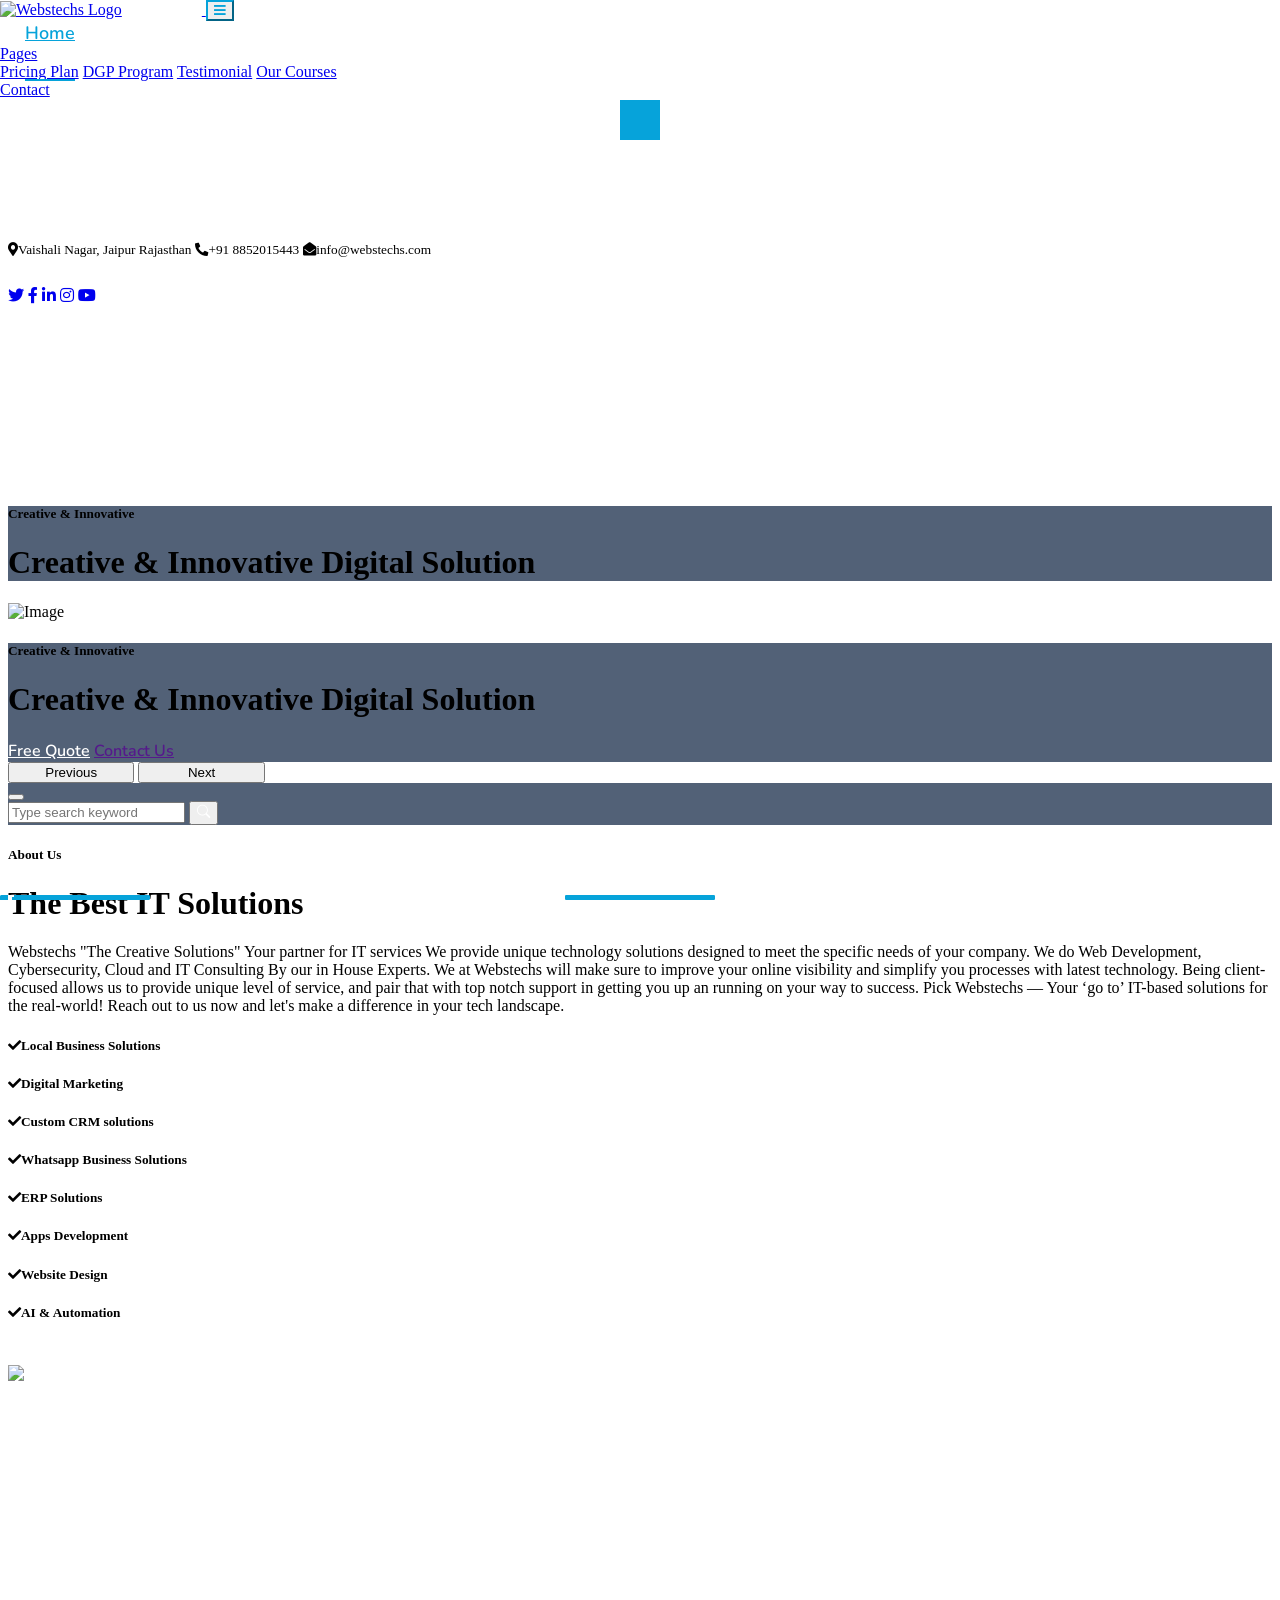
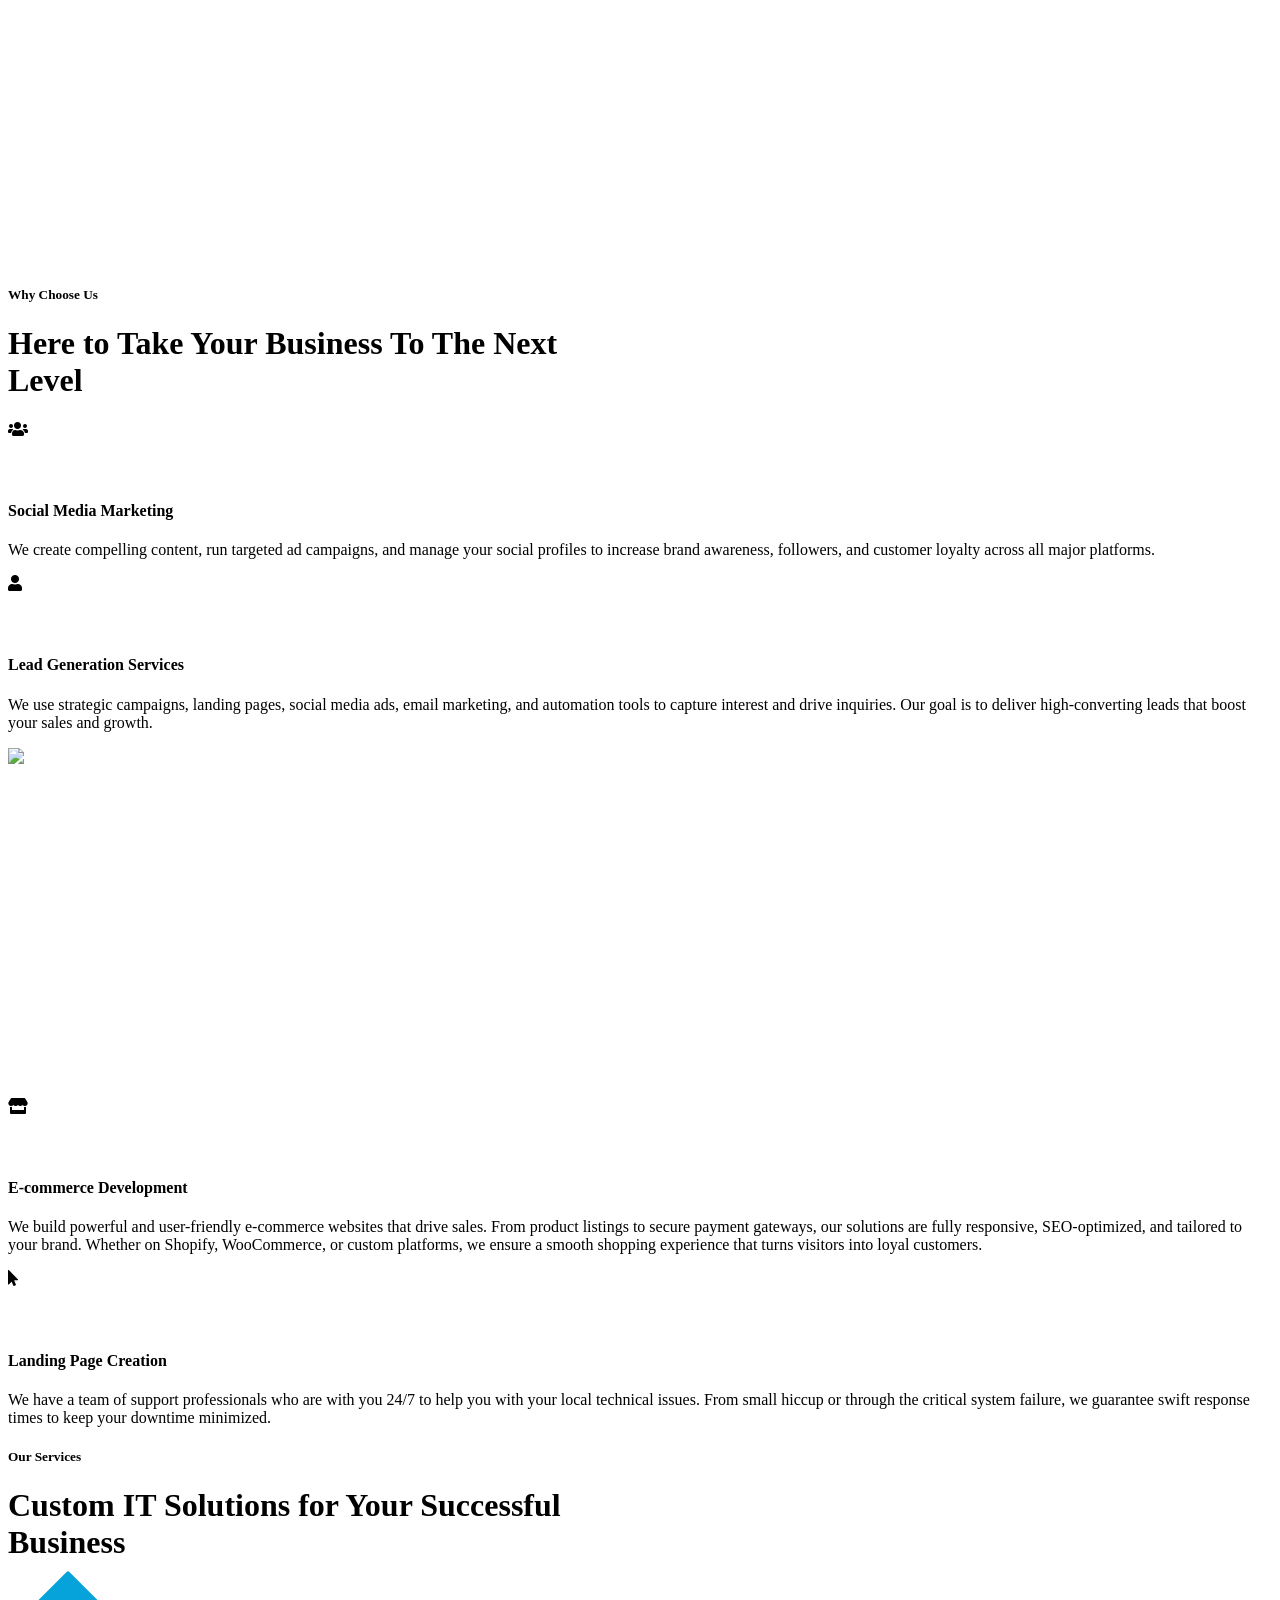
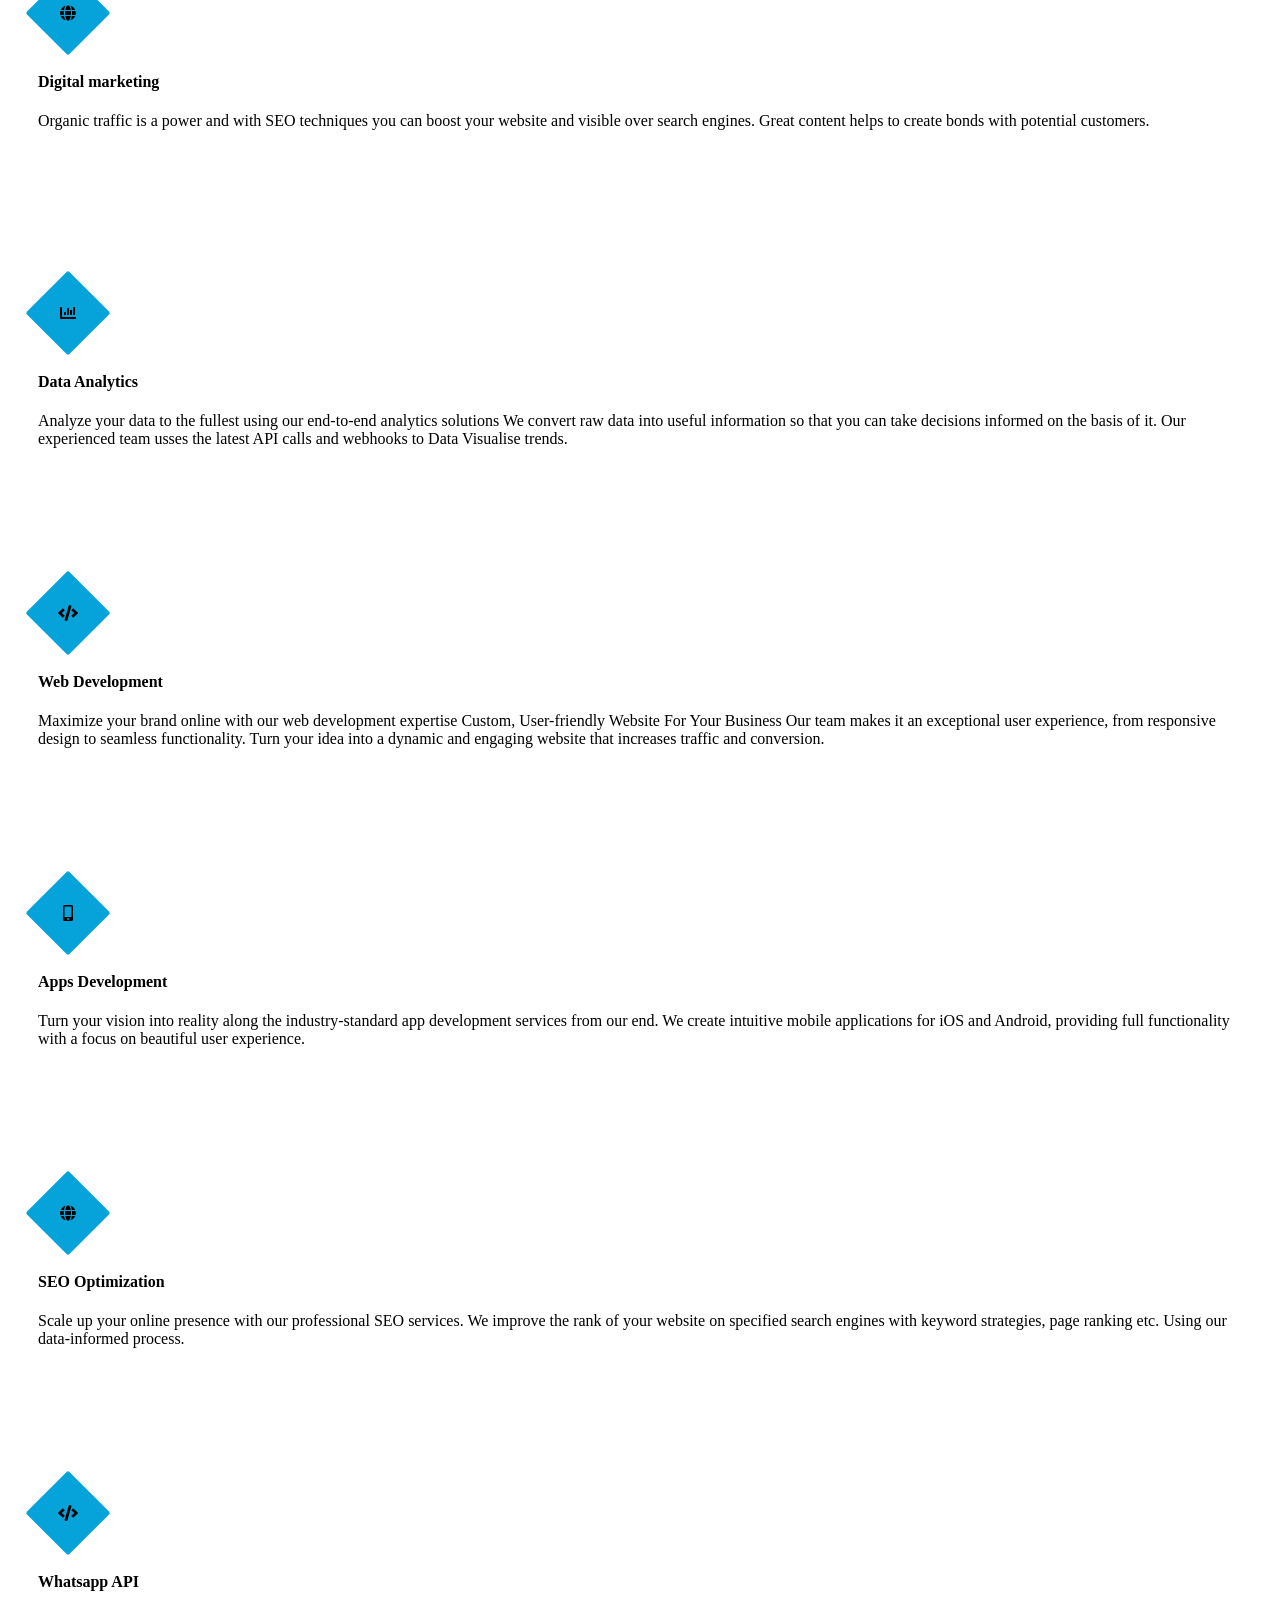
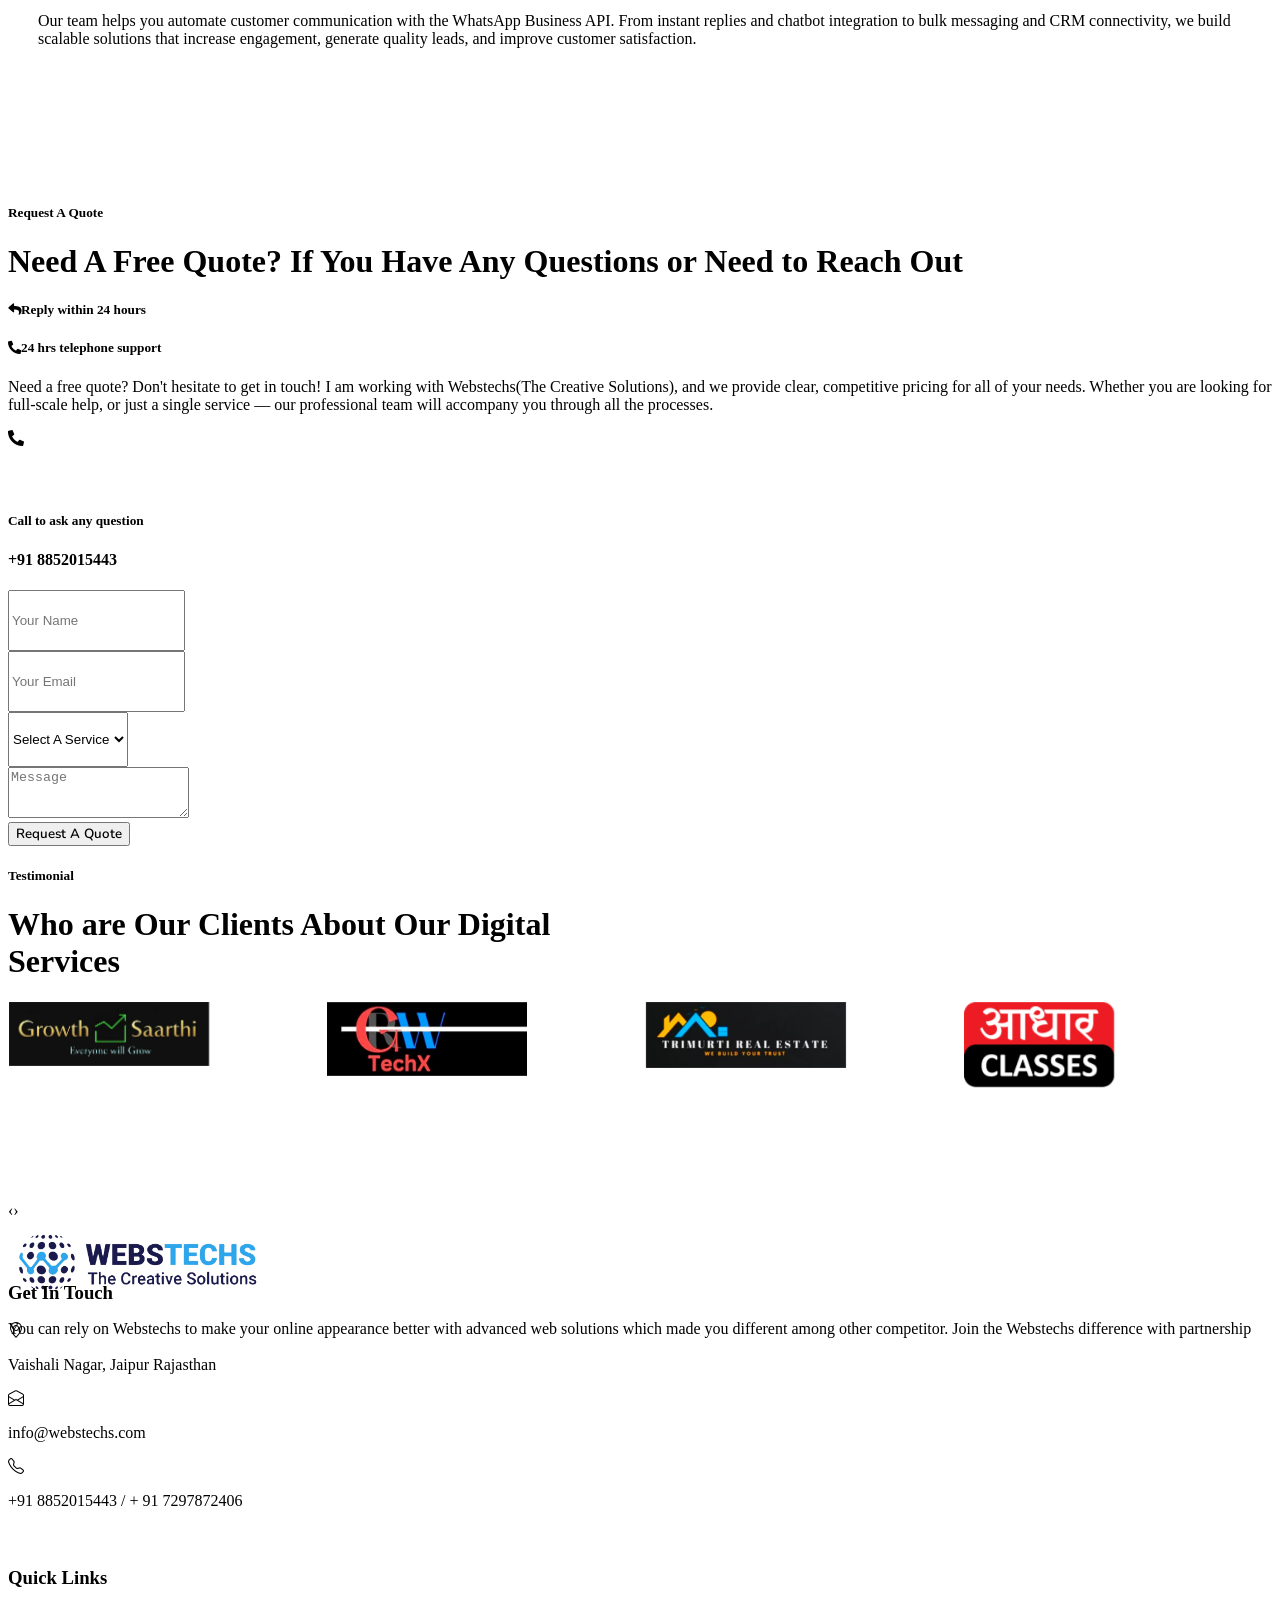
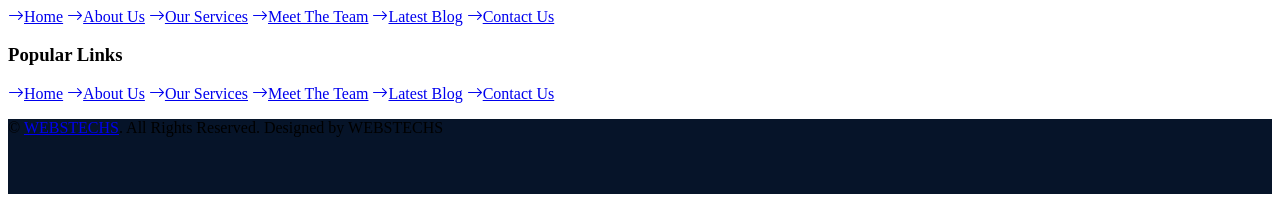
==== index.html @ 2a04c943 "Add files via upload" ====
<!DOCTYPE html>
<html lang="en">

<head>
    <!-- Webstechs Brand + Local Business Schema -->
<script type="application/ld+json">
{
  "@context": "https://schema.org",
  "@type": "LocalBusiness",

  "name": "Webstechs The Creative Solutions",
  "url": "https://webstechs.com",
  "logo": "https://webstechs.com/img/webstechs.png",
  "image": "https://webstechs.com/img/webstechs.png",

  "telephone": "+918852015443",

  "address": {
    "@type": "PostalAddress",
    "streetAddress": "Chitrakoot Marg, Vaishali Nagar",
    "addressLocality": "Jaipur",
    "addressRegion": "Rajasthan",
    "postalCode": "302021",
    "addressCountry": "IN"
  },

  "sameAs": [
    "https://www.facebook.com/webstechs",
    "https://www.linkedin.com/in/webstechs/"
  ],

  "openingHoursSpecification": {
    "@type": "OpeningHoursSpecification",
    "dayOfWeek": [
      "Monday","Tuesday","Wednesday","Thursday","Friday","Saturday"
    ],
    "opens": "10:00",
    "closes": "20:00"

}
</script>

    <meta charset="utf-8">
    <title>Webstechs</title>
    <meta content="width=device-width, initial-scale=1.0" name="viewport">
    <meta content="Webstechs" name="keywords">
    <meta content="Webstechs" name="description">

    <!-- Favicon -->
    <link href="img/favicon.ico" rel="icon">

    <!-- Google Web Fonts -->
    <link rel="preconnect" href="https://fonts.googleapis.com">
    <link rel="preconnect" href="https://fonts.gstatic.com" crossorigin>
    <link href="https://fonts.googleapis.com/css2?family=Nunito:wght@400;600;700;800&family=Rubik:wght@400;500;600;700&display=swap" rel="stylesheet">

    <!-- Icon Font Stylesheet -->
    <link href="https://cdnjs.cloudflare.com/ajax/libs/font-awesome/5.10.0/css/all.min.css" rel="stylesheet">
    <link href="https://cdn.jsdelivr.net/npm/bootstrap-icons@1.4.1/font/bootstrap-icons.css" rel="stylesheet">

    <!-- Libraries Stylesheet -->
    <link href="lib/owlcarousel/assets/owl.carousel.min.css" rel="stylesheet">
    <link href="lib/animate/animate.min.css" rel="stylesheet">

    <!-- Customized Bootstrap Stylesheet -->
    <link href="css/bootstrap.min.css" rel="stylesheet">

    <!-- Template Stylesheet -->
    <link href="css/style.css" rel="stylesheet">

    <link rel="stylesheet" href="https://cdnjs.cloudflare.com/ajax/libs/OwlCarousel2/2.3.4/assets/owl.carousel.min.css">
<link rel="stylesheet" href="https://cdnjs.cloudflare.com/ajax/libs/OwlCarousel2/2.3.4/assets/owl.theme.default.min.css">

</head>

<body>
    <!-- Spinner Start -->
    <div id="spinner" class="show bg-white position-fixed translate-middle w-100 vh-100 top-50 start-50 d-flex align-items-center justify-content-center">
        <div class="spinner"></div>
    </div>
    <!-- Spinner End -->


    <!-- Topbar Start -->
    <div class="container-fluid bg-dark px-5 d-none d-lg-block">
        <div class="row gx-0">
            <div class="col-lg-8 text-center text-lg-start mb-2 mb-lg-0">
                <div class="d-inline-flex align-items-center" style="height: 45px;">
                    <small class="me-3 text-light"><i class="fa fa-map-marker-alt me-2"></i>Vaishali Nagar, Jaipur Rajasthan</small>
                    <small class="me-3 text-light"><i class="fa fa-phone-alt me-2"></i>+91 8852015443</small>
                    <small class="text-light"><i class="fa fa-envelope-open me-2"></i>info@webstechs.com</small>
                  </a>
                </div>
            </div>
            <div class="col-lg-4 text-center text-lg-end">
                <div class="d-inline-flex align-items-center" style="height: 45px;">
                    <a class="btn btn-sm btn-outline-light btn-sm-square rounded-circle me-2" href="https://twitter.com/yourprofile" aria-label="Twitter"><i class="fab fa-twitter fw-normal"></i></a>
                    <a class="btn btn-sm btn-outline-light btn-sm-square rounded-circle me-2" href="https://facebook.com/webstechs" aria-label="Facebook"><i class="fab fa-facebook-f fw-normal"></i></a>
                    <a class="btn btn-sm btn-outline-light btn-sm-square rounded-circle me-2" href="https://linkedin.com/in/webstechs" aria-label="LinkedIn"><i class="fab fa-linkedin-in fw-normal"></i></a>
                    <a class="btn btn-sm btn-outline-light btn-sm-square rounded-circle me-2" href="https://instagram.com/webstechs" aria-label="Instagram"><i class="fab fa-instagram fw-normal"></i></a>
                    <a class="btn btn-sm btn-outline-light btn-sm-square rounded-circle" href="https://youtube.com/yourchannel" aria-label="YouTube"><i class="fab fa-youtube fw-normal"></i></a>
                </div>
            </div>
        </div>        
        </div>
    </div>
    <!-- Topbar End -->


    <!-- Navbar & Carousel Start -->
    <div class="container-fluid position-relative p-0">
        <nav class="navbar navbar-expand-lg navbar-dark px-5 py-3 py-lg-0">
            <a href="index.html" class="navbar-brand p-0">
            <img src="img/webstechs.png" alt="Webstechs Logo" style="height: 80px; margin-right: 80px;">
            </a>
            <button class="navbar-toggler" type="button" data-bs-toggle="collapse" data-bs-target="#navbarCollapse">
                <span class="fa fa-bars"></span>
            </button>
            <div class="collapse navbar-collapse" id="navbarCollapse">
                <div class="navbar-nav ms-auto py-0">
                    <a href="index.html" class="nav-item nav-link active">Home</a>
                    <a href="about.html" class="nav-item nav-link">About</a>
                    <a href="service.html" class="nav-item nav-link">Services</a>
                    <div class="nav-item dropdown">
                       </div>
                    </div>
                    <div class="nav-item dropdown">
                        <a href="#" class="nav-link dropdown-toggle" data-bs-toggle="dropdown">Pages</a>
                        <div class="dropdown-menu m-0">
                            <a href="price.htmll" class="dropdown-item">Pricing Plan</a>
                            <a href="dgp.html" class="dropdown-item">DGP Program</a>
                            <a href="testimonial.html" class="dropdown-item">Testimonial</a>
                            <a href="quote.htmll" class="dropdown-item">Our Courses</a>
                        </div>
                    </div>
                    <a href="contact.html" class="nav-item nav-link">Contact</a>
                </div>
            </div>
        </nav>

        <div id="header-carousel" class="carousel slide carousel-fade" data-bs-ride="carousel">
    <div class="carousel-inner">
        <div class="carousel-item active">
            <video class="w-100" autoplay muted loop playsinline>
                <source src="img/vedio1.mp4" type="video/mp4">
                Your browser does not support the video tag.
            </video>
            <div class="carousel-caption d-flex flex-column align-items-center justify-content-center">
                <div class="p-3" style="max-width: 900px;">
                    <h5 class="text-white text-uppercase mb-3 animated slideInDown">Creative & Innovative</h5>
                    <h1 class="display-1 text-white mb-md-4 animated zoomIn">Creative & Innovative Digital Solution</h1>
                </div>
            </div>
        </div>
    </div>
</div>

                </div>
                <div class="carousel-item">
                    <img class="w-100" src="img/carousel-2.jpg" alt="Image">
                    <div class="carousel-caption d-flex flex-column align-items-center justify-content-center">
                        <div class="p-3" style="max-width: 900px;">
                            <h5 class="text-white text-uppercase mb-3 animated slideInDown">Creative & Innovative</h5>
                            <h1 class="display-1 text-white mb-md-4 animated zoomIn">Creative & Innovative Digital Solution</h1>
                            <a href="quote.html" class="btn btn-primary py-md-3 px-md-5 me-3 animated slideInLeft">Free Quote</a>
                            <a href="" class="btn btn-outline-light py-md-3 px-md-5 animated slideInRight">Contact Us</a>
                        </div>
                    </div>
                </div>
            </div>
            <button class="carousel-control-prev" type="button" data-bs-target="#header-carousel"
                data-bs-slide="prev">
                <span class="carousel-control-prev-icon" aria-hidden="true"></span>
                <span class="visually-hidden">Previous</span>
            </button>
            <button class="carousel-control-next" type="button" data-bs-target="#header-carousel"
                data-bs-slide="next">
                <span class="carousel-control-next-icon" aria-hidden="true"></span>
                <span class="visually-hidden">Next</span>
            </button>
        </div>
    </div>
    <!-- Navbar & Carousel End -->


    <!-- Full Screen Search Start -->
    <div class="modal fade" id="searchModal" tabindex="-1">
        <div class="modal-dialog modal-fullscreen">
            <div class="modal-content" style="background: rgba(9, 30, 62, .7);">
                <div class="modal-header border-0">
                    <button type="button" class="btn bg-white btn-close" data-bs-dismiss="modal" aria-label="Close"></button>
                </div>
                <div class="modal-body d-flex align-items-center justify-content-center">
                    <div class="input-group" style="max-width: 600px;">
                        <input type="text" class="form-control bg-transparent border-primary p-3" placeholder="Type search keyword">
                        <button class="btn btn-primary px-4"><i class="bi bi-search"></i></button>
                    </div>
                </div>
            </div>
        </div>
    </div>
    <!-- Full Screen Search End -->



    <!-- About Start -->
    <div class="container-fluid py-5 wow fadeInUp" data-wow-delay="0.1s">
        <div class="container py-5">
            <div class="row g-5">
                <div class="col-lg-7">
                    <div class="section-title position-relative pb-3 mb-5">
                        <h5 class="fw-bold text-primary text-uppercase">About Us</h5>
                        <h1 class="mb-0">The Best IT Solutions</h1>
                    </div>
                    <p class="mb-4">
                        Webstechs "The Creative Solutions" Your partner for IT services We provide unique technology solutions designed to meet the specific needs of your company. We do Web Development, Cybersecurity, Cloud and IT Consulting By our in House Experts. We at Webstechs will make sure to improve your online visibility and simplify you processes with latest technology. Being client-focused allows us to provide unique level of service, and pair that with top notch support in getting you up an running on your way to success. Pick Webstechs — Your ‘go to’ IT-based solutions for the real-world! Reach out to us now and let's make a difference in your tech landscape.</p>
                    <div class="row g-0 mb-3">
                        <div class="col-sm-6 wow zoomIn" data-wow-delay="0.2s">
                            <h5 class="mb-3"><i class="fa fa-check text-primary me-3"></i>Local Business Solutions</h5>
                            <h5 class="mb-3"><i class="fa fa-check text-primary me-3"></i>Digital Marketing</h5>
                        </div><div class="col-sm-6 wow zoomIn" data-wow-delay="0.2s">
                            <h5 class="mb-3"><i class="fa fa-check text-primary me-3"></i>Custom CRM solutions</h5>
                            <h5 class="mb-3"><i class="fa fa-check text-primary me-3"></i>Whatsapp Business Solutions</h5>
                        </div>
                        <div class="col-sm-6 wow zoomIn" data-wow-delay="0.4s">
                            <h5 class="mb-3"><i class="fa fa-check text-primary me-3"></i>ERP Solutions </h5>
                            <h5 class="mb-3"><i class="fa fa-check text-primary me-3"></i>Apps Development</h5>
                        </div>
                        <div class="col-sm-6 wow zoomIn" data-wow-delay="0.4s">
                            <h5 class="mb-3"><i class="fa fa-check text-primary me-3"></i>Website Design </h5>
                            <h5 class="mb-3"><i class="fa fa-check text-primary me-3"></i>AI & Automation</h5>
                        </div>
                    <!--/div>
                    <div class="d-flex align-items-center mb-4 wow fadeIn" data-wow-delay="0.6s">
                        <div class="bg-primary d-flex align-items-center justify-content-center rounded" style="width: 60px; height: 60px;">
                            <i class="fa fa-phone-alt text-white"></i>
                        <!--/div>
                        <div class="ps-4">
                            <h5 class="mb-2">Call to ask any question</h5>
                            <h4 class="text-primary mb-0">+91 8852015443</h4>
                        </div-->
                    </div>
                    <a href="quote.html" class="btn btn-primary py-3 px-5 mt-3 wow zoomIn" data-wow-delay="0.9s">Request A Quote</a>
                </div>
                <div class="col-lg-5" style="min-height: 500px;">
                    <div class="position-relative h-100">
                        <img class="position-absolute w-100 h-100 rounded wow zoomIn" data-wow-delay="0.9s" src="img/about.jpg" style="object-fit: cover;">
                    </div>
                </div>
            </div>
        </div>
    </div>
    <!-- About End -->


    <!-- Features Start -->
    <div class="container-fluid py-5 wow fadeInUp" data-wow-delay="0.1s">
        <div class="container py-5">
            <div class="section-title text-center position-relative pb-3 mb-5 mx-auto" style="max-width: 600px;">
                <h5 class="fw-bold text-primary text-uppercase">Why Choose Us</h5>
                <h1 class="mb-0">Here to Take Your Business To The Next Level</h1>
            </div>
            <div class="row g-5">
                <div class="col-lg-4">
                    <div class="row g-5">
                        <div class="col-12 wow zoomIn" data-wow-delay="0.2s">
                            <div class="bg-primary rounded d-flex align-items-center justify-content-center mb-3" style="width: 60px; height: 60px;">
                               <i class="fa fa-users text-white"></i>
                            </div>
                            <h4>Social Media Marketing</h4>
                            <p class="mb-0">We create compelling content, run targeted ad campaigns, and manage your social profiles to increase brand awareness, followers, and customer loyalty across all major platforms. 
                                
                                </p>
                        </div>
                        <div class="col-12 wow zoomIn" data-wow-delay="0.6s">
                            <div class="bg-primary rounded d-flex align-items-center justify-content-center mb-3" style="width: 60px; height: 60px;">
                                <i class="fa fa-user text-white"></i>
                            </div>
                            <h4>Lead Generation Services</h4>
                            <p class="mb-0">We use strategic campaigns, landing pages, social media ads, email marketing, and automation tools to capture interest and drive inquiries. Our goal is to deliver high-converting leads that boost your sales and growth.</p>
                        </div>
                    </div>
                </div>
                <div class="col-lg-4  wow zoomIn" data-wow-delay="0.9s" style="min-height: 350px;">
                    <div class="position-relative h-100">
                        <img class="position-absolute w-100 h-100 rounded wow zoomIn" data-wow-delay="0.1s" src="img/feature.jpg" style="object-fit: cover;">
                    </div>
                </div>
                <div class="col-lg-4">
                    <div class="row g-5">
                        <div class="col-12 wow zoomIn" data-wow-delay="0.4s">
                            <div class="bg-primary rounded d-flex align-items-center justify-content-center mb-3" style="width: 60px; height: 60px;">
                                <i class="fa fa-store text-white"></i>
                            </div>
                            <h4>E-commerce Development</h4>
                            <p class="mb-0">We build powerful and user-friendly e-commerce websites that drive sales. From product listings to secure payment gateways, our solutions are fully responsive, SEO-optimized, and tailored to your brand. Whether on Shopify, WooCommerce, or custom platforms, we ensure a smooth shopping experience that turns visitors into loyal customers.</p>
                        </div>
                        <div class="col-12 wow zoomIn" data-wow-delay="0.8s">
                            <div class="bg-primary rounded d-flex align-items-center justify-content-center mb-3" style="width: 60px; height: 60px;">
                                <i class="fa fa-mouse-pointer text-white"></i>
                            </div>
                            <h4>Landing Page Creation</h4>
                            <p class="mb-0">We have a team of support professionals who are with you 24/7 to help you with your local technical issues. From small hiccup or through the critical system failure, we guarantee swift response times to keep your downtime minimized.</p>
                        </div>
                    </div>
                </div>
            </div>
        </div>
    </div>
    <!-- Features Start -->


    <!-- Service Start -->
    <div class="container-fluid py-5 wow fadeInUp" data-wow-delay="0.1s">
        <div class="container py-5">
            <div class="section-title text-center position-relative pb-3 mb-5 mx-auto" style="max-width: 600px;">
                <h5 class="fw-bold text-primary text-uppercase">Our Services</h5>
                <h1 class="mb-0">Custom IT Solutions for Your Successful Business</h1>
            </div>
            <div class="row g-5">
                <div class="col-lg-4 col-md-6 wow zoomIn" data-wow-delay="0.3s">
                    <div class="service-item bg-light rounded d-flex flex-column align-items-center justify-content-center text-center">
                        <div class="service-icon">
                            <i class="fa fa-globe text-white"></i>
                        </div>
                        <h4 class="mb-3">Digital marketing</h4>
                        <p class="m-0">Organic traffic is a power and with SEO techniques you can boost your website and visible over search engines. Great content helps to create bonds with potential customers.</p>
                        <a class="btn btn-lg btn-primary rounded" href="">
                            <i class="bi bi-arrow-right"></i>
                        </a>
                    </div>
                </div>
                <div class="col-lg-4 col-md-6 wow zoomIn" data-wow-delay="0.6s">
                    <div class="service-item bg-light rounded d-flex flex-column align-items-center justify-content-center text-center">
                        <div class="service-icon">
                            <i class="fa fa-chart-bar text-white"></i>
                        </div>
                        <h4 class="mb-3">Data Analytics</h4>
                        <p class="m-0">Analyze your data to the fullest using our end-to-end analytics solutions We convert raw data into useful information so that you can take decisions informed on the basis of it.  Our experienced team usses the latest API calls and webhooks to Data Visualise trends.</p>
                        <a class="btn btn-lg btn-primary rounded" href="">
                            <i class="bi bi-arrow-right"></i>
                        </a>
                    </div>
                </div>
                <div class="col-lg-4 col-md-6 wow zoomIn" data-wow-delay="0.9s">
                    <div class="service-item bg-light rounded d-flex flex-column align-items-center justify-content-center text-center">
                        <div class="service-icon">
                            <i class="fa fa-code text-white"></i>
                        </div>
                        <h4 class="mb-3">Web Development</h4>
                        <p class="m-0">Maximize your brand online with our web development expertise Custom, User-friendly Website For Your Business Our team makes it an exceptional user experience, from responsive design to seamless functionality. Turn your idea into a dynamic and engaging website that increases traffic and conversion.</p>
                        <a class="btn btn-lg btn-primary rounded" href="">
                            <i class="bi bi-arrow-right"></i>
                        </a>
                    </div>
                </div>
                <div class="col-lg-4 col-md-6 wow zoomIn" data-wow-delay="0.3s">
                    <div class="service-item bg-light rounded d-flex flex-column align-items-center justify-content-center text-center">
                        <div class="service-icon">
                            <i class="fa fa-mobile-alt text-white"></i>
                        </div>
                        <h4 class="mb-3">Apps Development</h4>
                        <p class="m-0">Turn your vision into reality along the industry-standard app development services from our end. We create intuitive mobile applications for iOS and Android, providing full functionality with a focus on beautiful user experience.</p>
                        <a class="btn btn-lg btn-primary rounded" href="">
                            <i class="bi bi-arrow-right"></i>
                        </a>
                    </div>
                </div>
                <div class="col-lg-4 col-md-6 wow zoomIn" data-wow-delay="0.6s">
                    <div class="service-item bg-light rounded d-flex flex-column align-items-center justify-content-center text-center">
                        <div class="service-icon">
                            <i class="fa fa-globe text-white"></i>
                        </div>
                        <h4 class="mb-3">SEO Optimization</h4>
                        <p class="m-0">Scale up your online presence with our professional SEO services. We improve the rank of your website on specified search engines with keyword strategies, page ranking etc. Using our data-informed process. </p>
                        <a class="btn btn-lg btn-primary rounded" href="">
                            <i class="bi bi-arrow-right"></i>
                        </a>
                    </div>
                </div>
                <div class="col-lg-4 col-md-6 wow zoomIn" data-wow-delay="0.9s">
                    <div class="service-item bg-light rounded d-flex flex-column align-items-center justify-content-center text-center">
                        <div class="service-icon">
                            <i class="fa fa-code text-white"></i>
                        </div>
                        <h4 class="mb-3">Whatsapp API</h4>
                        <p class="m-0">Our team helps you automate customer communication with the WhatsApp Business API. From instant replies and chatbot integration to bulk messaging and CRM connectivity, we build scalable solutions that increase engagement, generate quality leads, and improve customer satisfaction.</p>
                        <a class="btn btn-lg btn-primary rounded" href="">
                            <i class="bi bi-arrow-right"></i>
                        </a>
                    </div>
                    
                    
                    
                <!--div class="col-lg-4 col-md-6 wow zoomIn" data-wow-delay="0.9s">
                    <div class="position-relative bg-primary rounded h-100 d-flex flex-column align-items-center justify-content-center text-center p-5">
                        <h3 class="text-white mb-3">Call Us For Quote</h3>
                        <p class="text-white mb-3">Contact us now for a custom quote that fits your needs. Need help right away our team is ready to assist you!</p>
                        <h2 class="text-white mb-0">+91 8852015443</h2>
                    </div-->
                </div>
            </div>
        </div>
    </div>
    <!-- Service End -->


    
    <!-- Quote Start -->
    <div class="container-fluid py-5 wow fadeInUp" data-wow-delay="0.1s">
        <div class="container py-5">
            <div class="row g-5">
                <div class="col-lg-7">
                    <div class="section-title position-relative pb-3 mb-5">
                        <h5 class="fw-bold text-primary text-uppercase">Request A Quote</h5>
                        <h1 class="mb-0">Need A Free Quote? If You Have Any Questions or Need to Reach Out</h1>
                    </div>
                    <div class="row gx-3">
                        <div class="col-sm-6 wow zoomIn" data-wow-delay="0.2s">
                            <h5 class="mb-4"><i class="fa fa-reply text-primary me-3"></i>Reply within 24 hours</h5>
                        </div>
                        <div class="col-sm-6 wow zoomIn" data-wow-delay="0.4s">
                            <h5 class="mb-4"><i class="fa fa-phone-alt text-primary me-3"></i>24 hrs telephone support</h5>
                        </div>
                    </div>
                    <p class="mb-4">Need a free quote? Don't hesitate to get in touch! I am working with Webstechs(The Creative Solutions), and we provide clear, competitive pricing for all of your needs. Whether you are looking for full-scale help, or just a single service — our professional team will accompany you through all the processes.</p>
                    <div class="d-flex align-items-center mt-2 wow zoomIn" data-wow-delay="0.6s">
                        <div class="bg-primary d-flex align-items-center justify-content-center rounded" style="width: 60px; height: 60px;">
                            <i class="fa fa-phone-alt text-white"></i>
                        </div>
                        <div class="ps-4">
                            <h5 class="mb-2">Call to ask any question</h5>
                            <h4 class="text-primary mb-0">+91 8852015443</h4>
                        </div>
                    </div>
                </div>
                <div class="col-lg-5">
                    <div class="bg-primary rounded h-100 d-flex align-items-center p-5 wow zoomIn" data-wow-delay="0.9s">
                        <form>
                            <div class="row g-3">
                                <div class="col-xl-12">
                                    <input type="text" class="form-control bg-light border-0" placeholder="Your Name" style="height: 55px;">
                                </div>
                                <div class="col-12">
                                    <input type="email" class="form-control bg-light border-0" placeholder="Your Email" style="height: 55px;">
                                </div>
                                <div class="col-12">
                                    <select class="form-select bg-light border-0" style="height: 55px;">
                                        <option selected>Select A Service</option>
                                        <option value="1">Service 1</option>
                                        <option value="2">Service 2</option>
                                        <option value="3">Service 3</option>
                                    </select>
                                </div>
                                <div class="col-12">
                                    <textarea class="form-control bg-light border-0" rows="3" placeholder="Message"></textarea>
                                </div>
                                <div class="col-12">
                                    <button class="btn btn-dark w-100 py-3" type="submit">Request A Quote</button>
                                </div>
                            </div>
                        </form>
                    </div>
                </div>
            </div>
        </div>
    </div>
    <!-- Quote End -->


    <!-- Testimonial Start -->
    <div class="container-fluid py-5 wow fadeInUp" data-wow-delay="0.1s">
        <div class="container py-5">
            <div class="section-title text-center position-relative pb-3 mb-4 mx-auto" style="max-width: 600px;">
                <h5 class="fw-bold text-primary text-uppercase">Testimonial</h5>
                <h1 class="mb-0">Who are Our Clients About Our Digital Services</h1>
            </div>
            <div class="owl-carousel testimonial-carousel wow fadeInUp" data-wow-delay="0.6s">
                <div class="testimonial-item bg-light my-4">
                    <div class="d-flex align-items-center border-bottom pt-5 pb-4 px-5">
                            <img class="img-fluid rounded" src="img/clients (1).png" style="width: 100px; height: 60px;" >
                        <div class="ps-4">
                            <h4 class="text-primary mb-1">Sanjana Singh</h4>
                            <small class="text-uppercase"></small>
                        </div>
                    </div>
                    <div class="pt-4 pb-5 px-5">
                        "Exceptional service! The team at Webstechs transformed our online presence with a sleek, user-friendly website. Our traffic has doubled, and customer engagement is at an all-time high. Highly recommend!"
                    </div>
                </div>
                <div class="testimonial-item bg-light my-4">
                    <div class="d-flex align-items-center border-bottom pt-5 pb-4 px-5">
                            <img class="img-fluid rounded" src="img/clients (1).png" style="width: 100px; height: 60px;" >
                        <div class="ps-4">
                            <h4 class="text-primary mb-1">Pankaj Rathore</h4>
                            <small class="text-uppercase"></small>
                        </div>
                    </div>
                    <div class="pt-4 pb-5 px-5">
                        "Outstanding experience from start to finish. Their digital marketing strategies have significantly boosted our online sales. The team is professional, responsive, and truly understands our business needs."
                    </div>
                </div>
                <div class="testimonial-item bg-light my-4">
                    <div class="d-flex align-items-center border-bottom pt-5 pb-4 px-5">
                        <img class="img-fluid rounded" src="img/clients (1).png" style="width: 100px; height: 60px;" >
                        <div class="ps-4">
                            <h4 class="text-primary mb-1"> Kumar</h4>
                            <small class="text-uppercase"></small>
                        </div>
                    </div>
                    <div class="pt-4 pb-5 px-5">
                        "I was impressed with their attention to detail and dedication. They created a custom app that perfectly suits our requirements. The project was delivered on time and within budget. Fantastic job!"
                    </div>
                </div>
                <div class="testimonial-item bg-light my-4">
                    <div class="d-flex align-items-center border-bottom pt-5 pb-4 px-5">
                           <img class="img-fluid rounded" src="img/clients (1).png" style="width: 100px; height: 60px;" >
                        <div class="ps-4">
                            <h4 class="text-primary mb-1">Kumkum Raj</h4>
                            <small class="text-uppercase"></small>
                        </div>
                    </div>
                    <div class="pt-4 pb-5 px-5">
                        "Their SEO services are top-notch. Our search engine rankings have improved dramatically, leading to more organic traffic and higher conversion rates. We couldn't be happier with the results!"
                    </div>
                </div>
            </div>
        </div>
    </div>
    <!-- Testimonial End -->


    <!-- Vendor Start -->
   <div class="container-fluid py-5 wow fadeInUp" data-wow-delay="0.1s">
  <div class="container py-5 mb-5">
    <div class="bg-white">
      <div class="owl-carousel vendor-carousel">
        <div class="item"><img src="img/client10.jpg" alt="" style="width: 200px; height: auto;"></div>
        <div class="item"><img src="img/client1.jpeg" alt="" style="width: 200px; height: auto;"></div>
        <div class="item"><img src="img/client2.jpeg" alt="" style="width: 200px; height: auto;"></div>
        <div class="item"><img src="img/adhar.png" alt="" style="width: 150px; height: auto;"></div>
         <div class="item"><img src="img/aqx.jpeg" alt="" style="width: 250px; height: 80px;"></div>
        <div class="item"><img src="img/client3.jpeg" alt="" style="width: 200px; height: auto;"></div>
        <div class="item"><img src="img/client4.png" alt="" style="width: 200px; height: auto;"></div>
        <div class="item"><img src="img/client5.jpeg" alt="" style="width: 200px; height: auto;"></div>
        <div class="item"><img src="img/client6.jpeg" alt="" style="width: 200px; height: auto;"></div>
        <div class="item"><img src="img/CLIENT 13.png" alt="" style="width: 200px; height: auto;"></div>
        <div class="item"><img src="img/ELITE.png" alt="" style="width: 200px; height: auto;"></div>
        <div class="item"><img src="img/client8.png" alt="" style="width: 200px; height: auto;"></div>
        <div class="item"><img src="img/client8.png" alt="" style="width: 200px; height: auto;"></div>
      </div>
    </div>
  </div>
</div>
    <!-- Vendor End -->
    

    <!-- Footer Start -->
    <div class="container-fluid bg-dark text-light mt-5 wow fadeInUp" data-wow-delay="0.1s">
        <div class="container">
            <div class="row gx-5">
                <div class="col-lg-4 col-md-6 footer-about">
                    <div class="d-flex flex-column align-items-center justify-content-center text-center h-100 bg-primary p-4">
                        <a href="index.html" class="navbar-brand">
                            <img src="img/logoss.png" alt="Webstechs Logo" style="height: 80px; margin-right: 10px;">
                        </a>
                        <p class="mt-3 mb-4">You can rely on Webstechs to make your online appearance better with advanced web solutions which made you different among other competitor. Join the Webstechs difference with partnership</p>
                        <form action="">
                            <div class="input-group">
                            </div>
                        </form>
                    </div>
                </div>
                <div class="col-lg-8 col-md-6">
                    <div class="row gx-5">
                        <div class="col-lg-4 col-md-12 pt-5 mb-5">
                            <div class="section-title section-title-sm position-relative pb-3 mb-4">
                                <h3 class="text-light mb-0">Get In Touch</h3>
                            </div>
                            <div class="d-flex mb-2">
                                <i class="bi bi-geo-alt text-primary me-2"></i>
                                <p class="mb-0">Vaishali Nagar, Jaipur Rajasthan</p>
                            </div>
                            <div class="d-flex mb-2">
                                <i class="bi bi-envelope-open text-primary me-2"></i>
                                <p class="mb-0">info@webstechs.com</p>
                            </div>
                            <div class="d-flex mb-2">
                                <i class="bi bi-telephone text-primary me-2"></i>
                                <p class="mb-0">+91 8852015443  / + 91 7297872406</p>
                            </div>
                            <div class="d-flex mt-4">
                                <a class="btn btn-primary btn-square me-2" href="#"><i class="fab fa-twitter fw-normal"></i></a>
                              <a class="btn btn-primary btn-square" href="https://www.facebook.com/sharer/16WPb76KyW/" target="_blank" rel="noopener noreferrer">
                         <i class="fab fa-facebook-f fw-normal"></i>
                       </a>
                      </a>
                            <a class="btn btn-primary btn-square" href="https://www.linkedin.com/in/webstechs" target="_blank">
                            <i class="fab fa-linkedin-in fw-normal"></i>
                              </a>
                               <a class="btn btn-primary btn-square" href="https://www.instagram.com/webstechs" target="_blank">
                            <i class="fab fa-instagram fw-normal"></i>
                          </a>
                            </div>
                        </div>
                        <div class="col-lg-4 col-md-12 pt-0 pt-lg-5 mb-5">
                            <div class="section-title section-title-sm position-relative pb-3 mb-4">
                                <h3 class="text-light mb-0">Quick Links</h3>
                            </div>
                            <div class="link-animated d-flex flex-column justify-content-start">
                                <a class="text-light mb-2" href="#"><i class="bi bi-arrow-right text-primary me-2"></i>Home</a>
                                <a class="text-light mb-2" href="#"><i class="bi bi-arrow-right text-primary me-2"></i>About Us</a>
                                <a class="text-light mb-2" href="#"><i class="bi bi-arrow-right text-primary me-2"></i>Our Services</a>
                                <a class="text-light mb-2" href="#"><i class="bi bi-arrow-right text-primary me-2"></i>Meet The Team</a>
                                <a class="text-light mb-2" href="#"><i class="bi bi-arrow-right text-primary me-2"></i>Latest Blog</a>
                                <a class="text-light" href="#"><i class="bi bi-arrow-right text-primary me-2"></i>Contact Us</a>
                            </div>
                        </div>
                        <div class="col-lg-4 col-md-12 pt-0 pt-lg-5 mb-5">
                            <div class="section-title section-title-sm position-relative pb-3 mb-4">
                                <h3 class="text-light mb-0">Popular Links</h3>
                            </div>
                            <div class="link-animated d-flex flex-column justify-content-start">
                                <a class="text-light mb-2" href="#"><i class="bi bi-arrow-right text-primary me-2"></i>Home</a>
                                <a class="text-light mb-2" href="#"><i class="bi bi-arrow-right text-primary me-2"></i>About Us</a>
                                <a class="text-light mb-2" href="#"><i class="bi bi-arrow-right text-primary me-2"></i>Our Services</a>
                                <a class="text-light mb-2" href="#"><i class="bi bi-arrow-right text-primary me-2"></i>Meet The Team</a>
                                <a class="text-light mb-2" href="#"><i class="bi bi-arrow-right text-primary me-2"></i>Latest Blog</a>
                                <a class="text-light" href="#"><i class="bi bi-arrow-right text-primary me-2"></i>Contact Us</a>
                            </div>
                        </div>
                    </div>
                </div>
            </div>
        </div>
    </div>
    <div class="container-fluid text-white" style="background: #061429;">
        <div class="container text-center">
            <div class="row justify-content-end">
                <div class="col-lg-8 col-md-6">
                    <div class="d-flex align-items-center justify-content-center" style="height: 75px;">
                        <p class="mb-0">&copy; <a class="text-white border-bottom" href="#">WEBSTECHS</a>. All Rights Reserved. 
						
						Designed by <a class="text-white border-bottom">WEBSTECHS</a></p>
                    </div>
                </div>
            </div>
        </div>
    </div>
    <!-- Footer End -->


    <!-- Back to Top -->
    <a href="#" class="btn btn-lg btn-primary btn-lg-square rounded back-to-top"><i class="bi bi-arrow-up"></i></a>


    <!-- JavaScript Libraries -->
    <script src="https://code.jquery.com/jquery-3.4.1.min.js"></script>
    <script src="https://cdn.jsdelivr.net/npm/bootstrap@5.0.0/dist/js/bootstrap.bundle.min.js"></script>
    <script src="lib/wow/wow.min.js"></script>
    <script src="lib/easing/easing.min.js"></script>
    <script src="lib/waypoints/waypoints.min.js"></script>
    <script src="lib/counterup/counterup.min.js"></script>
    <script src="lib/owlcarousel/owl.carousel.min.js"></script>


    <script src="https://code.jquery.com/jquery-3.6.0.min.js"></script>
<script src="https://cdnjs.cloudflare.com/ajax/libs/OwlCarousel2/2.3.4/owl.carousel.min.js"></script>

<script>
  $(document).ready(function(){
    $(".vendor-carousel").owlCarousel({
      loop:true,
      margin:10,
      nav:true,
      dots:false,
      autoplay:true,
      responsive:{
        0:{ items:1 },
        600:{ items:2 },
        1000:{ items:4 }
      }
    });
  });
</script>


    <!-- webstechs Javascript -->
    <script src="js/main.js"></script>
</body>

</html>
---- css/style.css ----
/********** Template CSS **********/
:root {
    --primary: #06A3DA;
    --secondary: #34AD54;
    --light: #EEF9FF;
    --dark: #091E3E;
}


/*** Spinner ***/
.spinner {
    width: 40px;
    height: 40px;
    background: var(--primary);
    margin: 100px auto;
    -webkit-animation: sk-rotateplane 1.2s infinite ease-in-out;
    animation: sk-rotateplane 1.2s infinite ease-in-out;
}

@-webkit-keyframes sk-rotateplane {
    0% {
        -webkit-transform: perspective(120px)
    }
    50% {
        -webkit-transform: perspective(120px) rotateY(180deg)
    }
    100% {
        -webkit-transform: perspective(120px) rotateY(180deg) rotateX(180deg)
    }
}

@keyframes sk-rotateplane {
    0% {
        transform: perspective(120px) rotateX(0deg) rotateY(0deg);
        -webkit-transform: perspective(120px) rotateX(0deg) rotateY(0deg)
    }
    50% {
        transform: perspective(120px) rotateX(-180.1deg) rotateY(0deg);
        -webkit-transform: perspective(120px) rotateX(-180.1deg) rotateY(0deg)
    }
    100% {
        transform: perspective(120px) rotateX(-180deg) rotateY(-179.9deg);
        -webkit-transform: perspective(120px) rotateX(-180deg) rotateY(-179.9deg);
    }
}

#spinner {
    opacity: 0;
    visibility: hidden;
    transition: opacity .5s ease-out, visibility 0s linear .5s;
    z-index: 99999;
}

#spinner.show {
    transition: opacity .5s ease-out, visibility 0s linear 0s;
    visibility: visible;
    opacity: 1;
}


/*** Heading ***/
h1,
h2,
.fw-bold {
    font-weight: 800 !important;
}

h3,
h4,
.fw-semi-bold {
    font-weight: 700 !important;
}

h5,
h6,
.fw-medium {
    font-weight: 600 !important;
}


/*** Button ***/
.btn {
    font-family: 'Nunito', sans-serif;
    font-weight: 600;
    transition: .5s;
}

.btn-primary,
.btn-secondary {
    color: #FFFFFF;
    box-shadow: inset 0 0 0 50px transparent;
}

.btn-primary:hover {
    box-shadow: inset 0 0 0 0 var(--primary);
}

.btn-secondary:hover {
    box-shadow: inset 0 0 0 0 var(--secondary);
}

.btn-square {
    width: 36px;
    height: 36px;
}

.btn-sm-square {
    width: 30px;
    height: 30px;
}

.btn-lg-square {
    width: 48px;
    height: 48px;
}

.btn-square,
.btn-sm-square,
.btn-lg-square {
    padding-left: 0;
    padding-right: 0;
    text-align: center;
}


/*** Navbar ***/
.navbar-dark .navbar-nav .nav-link {
    font-family: 'Nunito', sans-serif;
    position: relative;
    margin-left: 25px;
    padding: 35px 0;
    color: #FFFFFF;
    font-size: 18px;
    font-weight: 600;
    outline: none;
    transition: .5s;
}

.sticky-top.navbar-dark .navbar-nav .nav-link {
    padding: 20px 0;
    color: var(--dark);
}

.navbar-dark .navbar-nav .nav-link:hover,
.navbar-dark .navbar-nav .nav-link.active {
    color: var(--primary);
}

.navbar-dark .navbar-brand h1 {
    color: #FFFFFF;
}

.navbar-dark .navbar-toggler {
    color: var(--primary) !important;
    border-color: var(--primary) !important;
}

@media (max-width: 991.98px) {
    .sticky-top.navbar-dark {
        position: relative;
        background: #FFFFFF;
    }

    .navbar-dark .navbar-nav .nav-link,
    .navbar-dark .navbar-nav .nav-link.show,
    .sticky-top.navbar-dark .navbar-nav .nav-link {
        padding: 10px 0;
        color: var(--dark);
    }

    .navbar-dark .navbar-brand h1 {
        color: var(--primary);
    }
}

@media (min-width: 992px) {
    .navbar-dark {
        position: absolute;
        width: 100%;
        top: 0;
        left: 0;
        border-bottom: 1px solid rgba(256, 256, 256, .1);
        z-index: 999;
    }
    
    .sticky-top.navbar-dark {
        position: fixed;
        background: #FFFFFF;
    }

    .navbar-dark .navbar-nav .nav-link::before {
        position: absolute;
        content: "";
        width: 0;
        height: 2px;
        bottom: -1px;
        left: 50%;
        background: var(--primary);
        transition: .5s;
    }

    .navbar-dark .navbar-nav .nav-link:hover::before,
    .navbar-dark .navbar-nav .nav-link.active::before {
        width: 100%;
        left: 0;
    }

    .navbar-dark .navbar-nav .nav-link.nav-contact::before {
        display: none;
    }

    .sticky-top.navbar-dark .navbar-brand h1 {
        color: var(--primary);
    }
}


/*** Carousel ***/
.carousel-caption {
    top: 0;
    left: 0;
    right: 0;
    bottom: 0;
    background: rgba(9, 30, 62, .7);
    z-index: 1;
}

@media (max-width: 576px) {
    .carousel-caption h5 {
        font-size: 14px;
        font-weight: 500 !important;
    }

    .carousel-caption h1 {
        font-size: 30px;
        font-weight: 600 !important;
    }
}

.carousel-control-prev,
.carousel-control-next {
    width: 10%;
}

.carousel-control-prev-icon,
.carousel-control-next-icon {
    width: 3rem;
    height: 3rem;
}


/*** Section Title ***/
.section-title::before {
    position: absolute;
    content: "";
    width: 150px;
    height: 5px;
    left: 0;
    bottom: 0;
    background: var(--primary);
    border-radius: 2px;
}

.section-title.text-center::before {
    left: 50%;
    margin-left: -75px;
}

.section-title.section-title-sm::before {
    width: 90px;
    height: 3px;
}

.section-title::after {
    position: absolute;
    content: "";
    width: 6px;
    height: 5px;
    bottom: 0px;
    background: #FFFFFF;
    -webkit-animation: section-title-run 5s infinite linear;
    animation: section-title-run 5s infinite linear;
}

.section-title.section-title-sm::after {
    width: 4px;
    height: 3px;
}

.section-title.text-center::after {
    -webkit-animation: section-title-run-center 5s infinite linear;
    animation: section-title-run-center 5s infinite linear;
}

.section-title.section-title-sm::after {
    -webkit-animation: section-title-run-sm 5s infinite linear;
    animation: section-title-run-sm 5s infinite linear;
}

@-webkit-keyframes section-title-run {
    0% {left: 0; } 50% { left : 145px; } 100% { left: 0; }
}

@-webkit-keyframes section-title-run-center {
    0% { left: 50%; margin-left: -75px; } 50% { left : 50%; margin-left: 45px; } 100% { left: 50%; margin-left: -75px; }
}

@-webkit-keyframes section-title-run-sm {
    0% {left: 0; } 50% { left : 85px; } 100% { left: 0; }
}


/*** Service ***/
.service-item {
    position: relative;
    height: 300px;
    padding: 0 30px;
    transition: .5s;
}

.service-item .service-icon {
    margin-bottom: 30px;
    width: 60px;
    height: 60px;
    display: flex;
    align-items: center;
    justify-content: center;
    background: var(--primary);
    border-radius: 2px;
    transform: rotate(-45deg);
}

.service-item .service-icon i {
    transform: rotate(45deg);
}

.service-item a.btn {
    position: absolute;
    width: 60px;
    bottom: -48px;
    left: 50%;
    margin-left: -30px;
    opacity: 0;
}

.service-item:hover a.btn {
    bottom: -24px;
    opacity: 1;
}


/*** Testimonial ***/
.testimonial-carousel .owl-dots {
    margin-top: 15px;
    display: flex;
    align-items: flex-end;
    justify-content: center;
}

.testimonial-carousel .owl-dot {
    position: relative;
    display: inline-block;
    margin: 0 5px;
    width: 15px;
    height: 15px;
    background: #DDDDDD;
    border-radius: 2px;
    transition: .5s;
}

.testimonial-carousel .owl-dot.active {
    width: 30px;
    background: var(--primary);
}

.testimonial-carousel .owl-item.center {
    position: relative;
    z-index: 1;
}

.testimonial-carousel .owl-item .testimonial-item {
    transition: .5s;
}

.testimonial-carousel .owl-item.center .testimonial-item {
    background: #FFFFFF !important;
    box-shadow: 0 0 30px #DDDDDD;
}


/*** Team ***/
.team-item {
    transition: .5s;
}

.team-social {
    position: absolute;
    width: 100%;
    height: 100%;
    top: 0;
    left: 0;
    display: flex;
    align-items: center;
    justify-content: center;
    transition: .5s;
}

.team-social a.btn {
    position: relative;
    margin: 0 3px;
    margin-top: 100px;
    opacity: 0;
}

.team-item:hover {
    box-shadow: 0 0 30px #DDDDDD;
}

.team-item:hover .team-social {
    background: rgba(9, 30, 62, .7);
}

.team-item:hover .team-social a.btn:first-child {
    opacity: 1;
    margin-top: 0;
    transition: .3s 0s;
}

.team-item:hover .team-social a.btn:nth-child(2) {
    opacity: 1;
    margin-top: 0;
    transition: .3s .05s;
}

.team-item:hover .team-social a.btn:nth-child(3) {
    opacity: 1;
    margin-top: 0;
    transition: .3s .1s;
}

.team-item:hover .team-social a.btn:nth-child(4) {
    opacity: 1;
    margin-top: 0;
    transition: .3s .15s;
}

.team-item .team-img img,
.blog-item .blog-img img  {
    transition: .5s;
}

.team-item:hover .team-img img,
.blog-item:hover .blog-img img {
    transform: scale(1.15);
}


/*** Miscellaneous ***/
@media (min-width: 991.98px) {
    .facts {
        position: relative;
        margin-top: -75px;
        z-index: 1;
    }
}

.back-to-top {
    position: fixed;
    display: none;
    right: 45px;
    bottom: 45px;
    z-index: 99;
}

.bg-header {
    background: linear-gradient(rgba(9, 30, 62, .7), rgba(9, 30, 62, .7)), url(../img/carousel-1.jpg) center center no-repeat;
    background-size: cover;
}

.link-animated a {
    transition: .5s;
}

.link-animated a:hover {
    padding-left: 10px;
}

@media (min-width: 767.98px) {
    .footer-about {
        margin-bottom: -75px;
    }
}
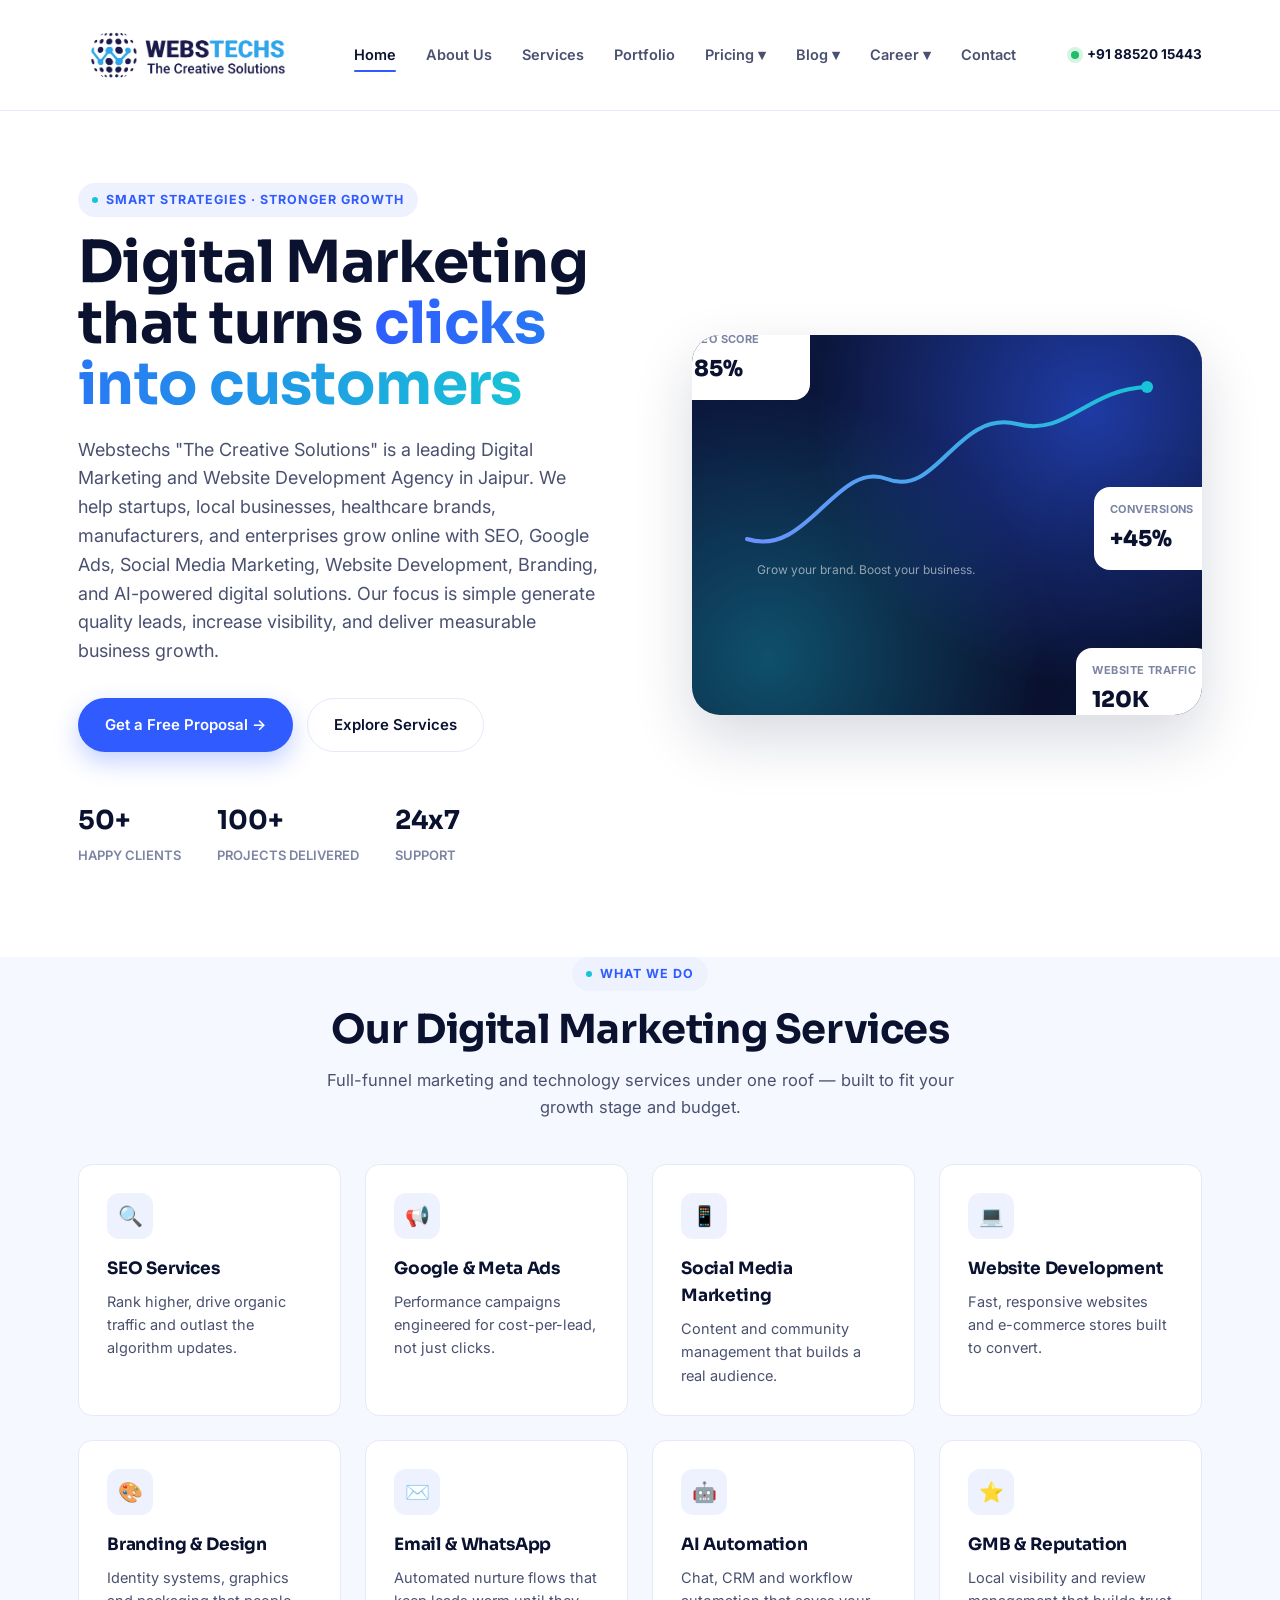
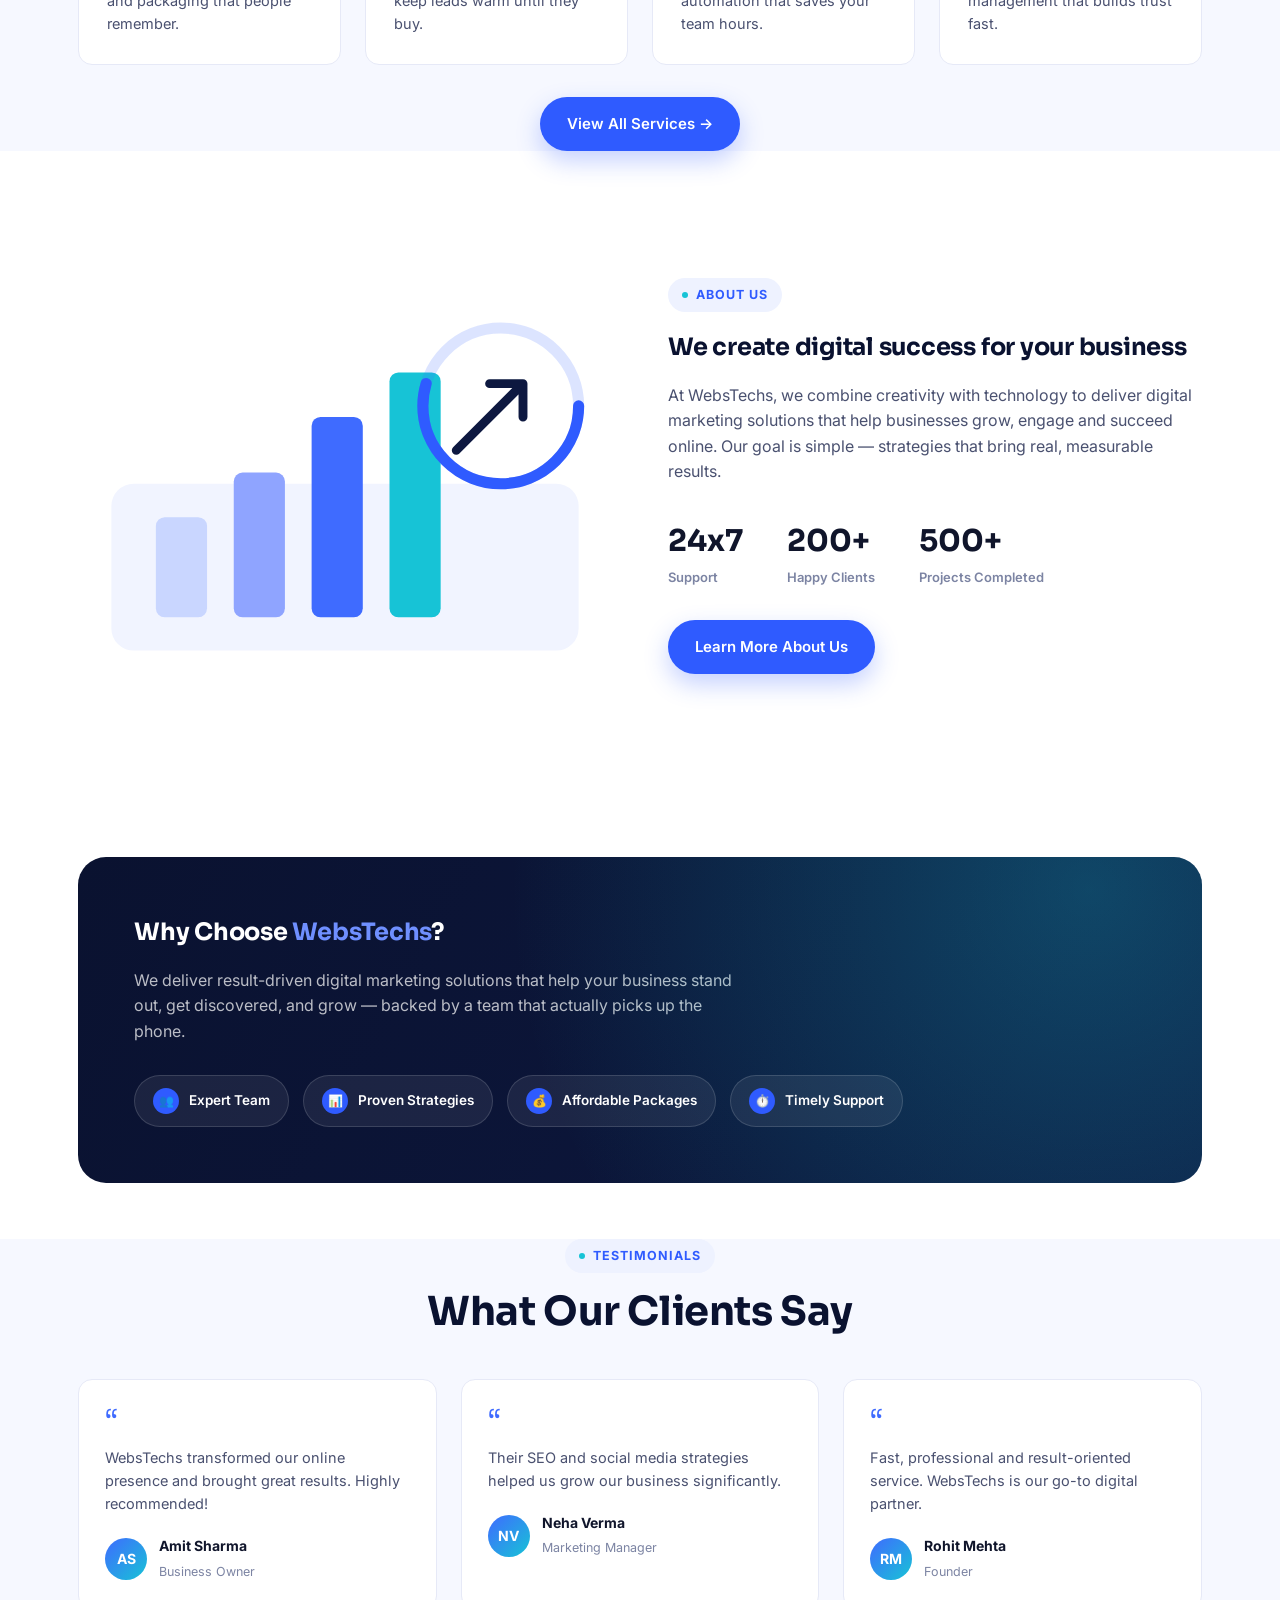
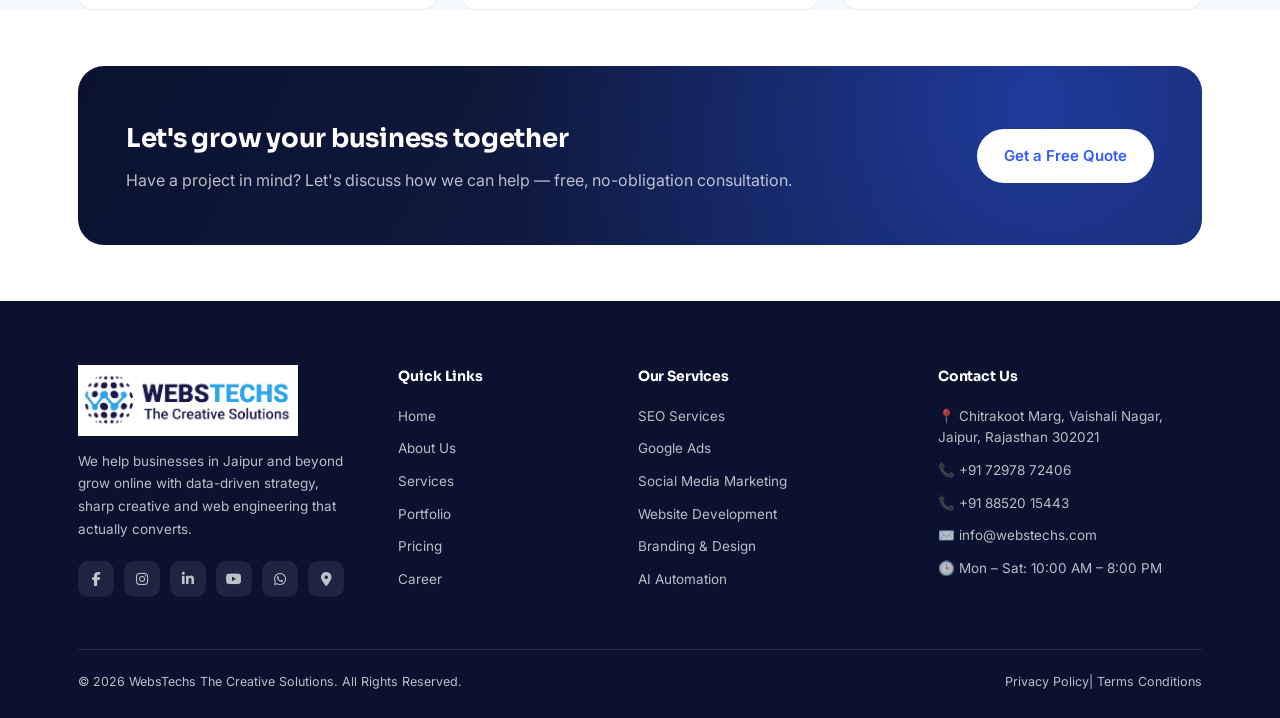
==== commit 409b628e: "Add files via upload" ====
--- a/index.html
+++ b/index.html
@@ -1,692 +1,419 @@
-<!DOCTYPE html>
-<html lang="en">
-
-<head>
-    <!-- Webstechs Brand + Local Business Schema -->
-<script type="application/ld+json">
-{
-  "@context": "https://schema.org",
-  "@type": "LocalBusiness",
-
-  "name": "Webstechs The Creative Solutions",
-  "url": "https://webstechs.com",
-  "logo": "https://webstechs.com/img/webstechs.png",
-  "image": "https://webstechs.com/img/webstechs.png",
-
-  "telephone": "+918852015443",
-
-  "address": {
-    "@type": "PostalAddress",
-    "streetAddress": "Chitrakoot Marg, Vaishali Nagar",
-    "addressLocality": "Jaipur",
-    "addressRegion": "Rajasthan",
-    "postalCode": "302021",
-    "addressCountry": "IN"
-  },
-
-  "sameAs": [
-    "https://www.facebook.com/webstechs",
-    "https://www.linkedin.com/in/webstechs/"
-  ],
-
-  "openingHoursSpecification": {
-    "@type": "OpeningHoursSpecification",
-    "dayOfWeek": [
-      "Monday","Tuesday","Wednesday","Thursday","Friday","Saturday"
-    ],
-    "opens": "10:00",
-    "closes": "20:00"
-
-}
-</script>
-
-    <meta charset="utf-8">
-    <title>Webstechs</title>
-    <meta content="width=device-width, initial-scale=1.0" name="viewport">
-    <meta content="Webstechs" name="keywords">
-    <meta content="Webstechs" name="description">
-
-    <!-- Favicon -->
-    <link href="img/favicon.ico" rel="icon">
-
-    <!-- Google Web Fonts -->
-    <link rel="preconnect" href="https://fonts.googleapis.com">
-    <link rel="preconnect" href="https://fonts.gstatic.com" crossorigin>
-    <link href="https://fonts.googleapis.com/css2?family=Nunito:wght@400;600;700;800&family=Rubik:wght@400;500;600;700&display=swap" rel="stylesheet">
-
-    <!-- Icon Font Stylesheet -->
-    <link href="https://cdnjs.cloudflare.com/ajax/libs/font-awesome/5.10.0/css/all.min.css" rel="stylesheet">
-    <link href="https://cdn.jsdelivr.net/npm/bootstrap-icons@1.4.1/font/bootstrap-icons.css" rel="stylesheet">
-
-    <!-- Libraries Stylesheet -->
-    <link href="lib/owlcarousel/assets/owl.carousel.min.css" rel="stylesheet">
-    <link href="lib/animate/animate.min.css" rel="stylesheet">
-
-    <!-- Customized Bootstrap Stylesheet -->
-    <link href="css/bootstrap.min.css" rel="stylesheet">
-
-    <!-- Template Stylesheet -->
-    <link href="css/style.css" rel="stylesheet">
-
-    <link rel="stylesheet" href="https://cdnjs.cloudflare.com/ajax/libs/OwlCarousel2/2.3.4/assets/owl.carousel.min.css">
-<link rel="stylesheet" href="https://cdnjs.cloudflare.com/ajax/libs/OwlCarousel2/2.3.4/assets/owl.theme.default.min.css">
-
-</head>
-
-<body>
-    <!-- Spinner Start -->
-    <div id="spinner" class="show bg-white position-fixed translate-middle w-100 vh-100 top-50 start-50 d-flex align-items-center justify-content-center">
-        <div class="spinner"></div>
-    </div>
-    <!-- Spinner End -->
-
-
-    <!-- Topbar Start -->
-    <div class="container-fluid bg-dark px-5 d-none d-lg-block">
-        <div class="row gx-0">
-            <div class="col-lg-8 text-center text-lg-start mb-2 mb-lg-0">
-                <div class="d-inline-flex align-items-center" style="height: 45px;">
-                    <small class="me-3 text-light"><i class="fa fa-map-marker-alt me-2"></i>Vaishali Nagar, Jaipur Rajasthan</small>
-                    <small class="me-3 text-light"><i class="fa fa-phone-alt me-2"></i>+91 8852015443</small>
-                    <small class="text-light"><i class="fa fa-envelope-open me-2"></i>info@webstechs.com</small>
-                  </a>
-                </div>
-            </div>
-            <div class="col-lg-4 text-center text-lg-end">
-                <div class="d-inline-flex align-items-center" style="height: 45px;">
-                    <a class="btn btn-sm btn-outline-light btn-sm-square rounded-circle me-2" href="https://twitter.com/yourprofile" aria-label="Twitter"><i class="fab fa-twitter fw-normal"></i></a>
-                    <a class="btn btn-sm btn-outline-light btn-sm-square rounded-circle me-2" href="https://facebook.com/webstechs" aria-label="Facebook"><i class="fab fa-facebook-f fw-normal"></i></a>
-                    <a class="btn btn-sm btn-outline-light btn-sm-square rounded-circle me-2" href="https://linkedin.com/in/webstechs" aria-label="LinkedIn"><i class="fab fa-linkedin-in fw-normal"></i></a>
-                    <a class="btn btn-sm btn-outline-light btn-sm-square rounded-circle me-2" href="https://instagram.com/webstechs" aria-label="Instagram"><i class="fab fa-instagram fw-normal"></i></a>
-                    <a class="btn btn-sm btn-outline-light btn-sm-square rounded-circle" href="https://youtube.com/yourchannel" aria-label="YouTube"><i class="fab fa-youtube fw-normal"></i></a>
-                </div>
-            </div>
-        </div>        
-        </div>
-    </div>
-    <!-- Topbar End -->
-
-
-    <!-- Navbar & Carousel Start -->
-    <div class="container-fluid position-relative p-0">
-        <nav class="navbar navbar-expand-lg navbar-dark px-5 py-3 py-lg-0">
-            <a href="index.html" class="navbar-brand p-0">
-            <img src="img/webstechs.png" alt="Webstechs Logo" style="height: 80px; margin-right: 80px;">
-            </a>
-            <button class="navbar-toggler" type="button" data-bs-toggle="collapse" data-bs-target="#navbarCollapse">
-                <span class="fa fa-bars"></span>
-            </button>
-            <div class="collapse navbar-collapse" id="navbarCollapse">
-                <div class="navbar-nav ms-auto py-0">
-                    <a href="index.html" class="nav-item nav-link active">Home</a>
-                    <a href="about.html" class="nav-item nav-link">About</a>
-                    <a href="service.html" class="nav-item nav-link">Services</a>
-                    <div class="nav-item dropdown">
-                       </div>
-                    </div>
-                    <div class="nav-item dropdown">
-                        <a href="#" class="nav-link dropdown-toggle" data-bs-toggle="dropdown">Pages</a>
-                        <div class="dropdown-menu m-0">
-                            <a href="price.htmll" class="dropdown-item">Pricing Plan</a>
-                            <a href="dgp.html" class="dropdown-item">DGP Program</a>
-                            <a href="testimonial.html" class="dropdown-item">Testimonial</a>
-                            <a href="quote.htmll" class="dropdown-item">Our Courses</a>
-                        </div>
-                    </div>
-                    <a href="contact.html" class="nav-item nav-link">Contact</a>
-                </div>
-            </div>
-        </nav>
-
-        <div id="header-carousel" class="carousel slide carousel-fade" data-bs-ride="carousel">
-    <div class="carousel-inner">
-        <div class="carousel-item active">
-            <video class="w-100" autoplay muted loop playsinline>
-                <source src="img/vedio1.mp4" type="video/mp4">
-                Your browser does not support the video tag.
-            </video>
-            <div class="carousel-caption d-flex flex-column align-items-center justify-content-center">
-                <div class="p-3" style="max-width: 900px;">
-                    <h5 class="text-white text-uppercase mb-3 animated slideInDown">Creative & Innovative</h5>
-                    <h1 class="display-1 text-white mb-md-4 animated zoomIn">Creative & Innovative Digital Solution</h1>
-                </div>
-            </div>
-        </div>
-    </div>
-</div>
-
-                </div>
-                <div class="carousel-item">
-                    <img class="w-100" src="img/carousel-2.jpg" alt="Image">
-                    <div class="carousel-caption d-flex flex-column align-items-center justify-content-center">
-                        <div class="p-3" style="max-width: 900px;">
-                            <h5 class="text-white text-uppercase mb-3 animated slideInDown">Creative & Innovative</h5>
-                            <h1 class="display-1 text-white mb-md-4 animated zoomIn">Creative & Innovative Digital Solution</h1>
-                            <a href="quote.html" class="btn btn-primary py-md-3 px-md-5 me-3 animated slideInLeft">Free Quote</a>
-                            <a href="" class="btn btn-outline-light py-md-3 px-md-5 animated slideInRight">Contact Us</a>
-                        </div>
-                    </div>
-                </div>
-            </div>
-            <button class="carousel-control-prev" type="button" data-bs-target="#header-carousel"
-                data-bs-slide="prev">
-                <span class="carousel-control-prev-icon" aria-hidden="true"></span>
-                <span class="visually-hidden">Previous</span>
-            </button>
-            <button class="carousel-control-next" type="button" data-bs-target="#header-carousel"
-                data-bs-slide="next">
-                <span class="carousel-control-next-icon" aria-hidden="true"></span>
-                <span class="visually-hidden">Next</span>
-            </button>
-        </div>
-    </div>
-    <!-- Navbar & Carousel End -->
-
-
-    <!-- Full Screen Search Start -->
-    <div class="modal fade" id="searchModal" tabindex="-1">
-        <div class="modal-dialog modal-fullscreen">
-            <div class="modal-content" style="background: rgba(9, 30, 62, .7);">
-                <div class="modal-header border-0">
-                    <button type="button" class="btn bg-white btn-close" data-bs-dismiss="modal" aria-label="Close"></button>
-                </div>
-                <div class="modal-body d-flex align-items-center justify-content-center">
-                    <div class="input-group" style="max-width: 600px;">
-                        <input type="text" class="form-control bg-transparent border-primary p-3" placeholder="Type search keyword">
-                        <button class="btn btn-primary px-4"><i class="bi bi-search"></i></button>
-                    </div>
-                </div>
-            </div>
-        </div>
-    </div>
-    <!-- Full Screen Search End -->
-
-
-
-    <!-- About Start -->
-    <div class="container-fluid py-5 wow fadeInUp" data-wow-delay="0.1s">
-        <div class="container py-5">
-            <div class="row g-5">
-                <div class="col-lg-7">
-                    <div class="section-title position-relative pb-3 mb-5">
-                        <h5 class="fw-bold text-primary text-uppercase">About Us</h5>
-                        <h1 class="mb-0">The Best IT Solutions</h1>
-                    </div>
-                    <p class="mb-4">
-                        Webstechs "The Creative Solutions" Your partner for IT services We provide unique technology solutions designed to meet the specific needs of your company. We do Web Development, Cybersecurity, Cloud and IT Consulting By our in House Experts. We at Webstechs will make sure to improve your online visibility and simplify you processes with latest technology. Being client-focused allows us to provide unique level of service, and pair that with top notch support in getting you up an running on your way to success. Pick Webstechs — Your ‘go to’ IT-based solutions for the real-world! Reach out to us now and let's make a difference in your tech landscape.</p>
-                    <div class="row g-0 mb-3">
-                        <div class="col-sm-6 wow zoomIn" data-wow-delay="0.2s">
-                            <h5 class="mb-3"><i class="fa fa-check text-primary me-3"></i>Local Business Solutions</h5>
-                            <h5 class="mb-3"><i class="fa fa-check text-primary me-3"></i>Digital Marketing</h5>
-                        </div><div class="col-sm-6 wow zoomIn" data-wow-delay="0.2s">
-                            <h5 class="mb-3"><i class="fa fa-check text-primary me-3"></i>Custom CRM solutions</h5>
-                            <h5 class="mb-3"><i class="fa fa-check text-primary me-3"></i>Whatsapp Business Solutions</h5>
-                        </div>
-                        <div class="col-sm-6 wow zoomIn" data-wow-delay="0.4s">
-                            <h5 class="mb-3"><i class="fa fa-check text-primary me-3"></i>ERP Solutions </h5>
-                            <h5 class="mb-3"><i class="fa fa-check text-primary me-3"></i>Apps Development</h5>
-                        </div>
-                        <div class="col-sm-6 wow zoomIn" data-wow-delay="0.4s">
-                            <h5 class="mb-3"><i class="fa fa-check text-primary me-3"></i>Website Design </h5>
-                            <h5 class="mb-3"><i class="fa fa-check text-primary me-3"></i>AI & Automation</h5>
-                        </div>
-                    <!--/div>
-                    <div class="d-flex align-items-center mb-4 wow fadeIn" data-wow-delay="0.6s">
-                        <div class="bg-primary d-flex align-items-center justify-content-center rounded" style="width: 60px; height: 60px;">
-                            <i class="fa fa-phone-alt text-white"></i>
-                        <!--/div>
-                        <div class="ps-4">
-                            <h5 class="mb-2">Call to ask any question</h5>
-                            <h4 class="text-primary mb-0">+91 8852015443</h4>
-                        </div-->
-                    </div>
-                    <a href="quote.html" class="btn btn-primary py-3 px-5 mt-3 wow zoomIn" data-wow-delay="0.9s">Request A Quote</a>
-                </div>
-                <div class="col-lg-5" style="min-height: 500px;">
-                    <div class="position-relative h-100">
-                        <img class="position-absolute w-100 h-100 rounded wow zoomIn" data-wow-delay="0.9s" src="img/about.jpg" style="object-fit: cover;">
-                    </div>
-                </div>
-            </div>
-        </div>
-    </div>
-    <!-- About End -->
-
-
-    <!-- Features Start -->
-    <div class="container-fluid py-5 wow fadeInUp" data-wow-delay="0.1s">
-        <div class="container py-5">
-            <div class="section-title text-center position-relative pb-3 mb-5 mx-auto" style="max-width: 600px;">
-                <h5 class="fw-bold text-primary text-uppercase">Why Choose Us</h5>
-                <h1 class="mb-0">Here to Take Your Business To The Next Level</h1>
-            </div>
-            <div class="row g-5">
-                <div class="col-lg-4">
-                    <div class="row g-5">
-                        <div class="col-12 wow zoomIn" data-wow-delay="0.2s">
-                            <div class="bg-primary rounded d-flex align-items-center justify-content-center mb-3" style="width: 60px; height: 60px;">
-                               <i class="fa fa-users text-white"></i>
-                            </div>
-                            <h4>Social Media Marketing</h4>
-                            <p class="mb-0">We create compelling content, run targeted ad campaigns, and manage your social profiles to increase brand awareness, followers, and customer loyalty across all major platforms. 
-                                
-                                </p>
-                        </div>
-                        <div class="col-12 wow zoomIn" data-wow-delay="0.6s">
-                            <div class="bg-primary rounded d-flex align-items-center justify-content-center mb-3" style="width: 60px; height: 60px;">
-                                <i class="fa fa-user text-white"></i>
-                            </div>
-                            <h4>Lead Generation Services</h4>
-                            <p class="mb-0">We use strategic campaigns, landing pages, social media ads, email marketing, and automation tools to capture interest and drive inquiries. Our goal is to deliver high-converting leads that boost your sales and growth.</p>
-                        </div>
-                    </div>
-                </div>
-                <div class="col-lg-4  wow zoomIn" data-wow-delay="0.9s" style="min-height: 350px;">
-                    <div class="position-relative h-100">
-                        <img class="position-absolute w-100 h-100 rounded wow zoomIn" data-wow-delay="0.1s" src="img/feature.jpg" style="object-fit: cover;">
-                    </div>
-                </div>
-                <div class="col-lg-4">
-                    <div class="row g-5">
-                        <div class="col-12 wow zoomIn" data-wow-delay="0.4s">
-                            <div class="bg-primary rounded d-flex align-items-center justify-content-center mb-3" style="width: 60px; height: 60px;">
-                                <i class="fa fa-store text-white"></i>
-                            </div>
-                            <h4>E-commerce Development</h4>
-                            <p class="mb-0">We build powerful and user-friendly e-commerce websites that drive sales. From product listings to secure payment gateways, our solutions are fully responsive, SEO-optimized, and tailored to your brand. Whether on Shopify, WooCommerce, or custom platforms, we ensure a smooth shopping experience that turns visitors into loyal customers.</p>
-                        </div>
-                        <div class="col-12 wow zoomIn" data-wow-delay="0.8s">
-                            <div class="bg-primary rounded d-flex align-items-center justify-content-center mb-3" style="width: 60px; height: 60px;">
-                                <i class="fa fa-mouse-pointer text-white"></i>
-                            </div>
-                            <h4>Landing Page Creation</h4>
-                            <p class="mb-0">We have a team of support professionals who are with you 24/7 to help you with your local technical issues. From small hiccup or through the critical system failure, we guarantee swift response times to keep your downtime minimized.</p>
-                        </div>
-                    </div>
-                </div>
-            </div>
-        </div>
-    </div>
-    <!-- Features Start -->
-
-
-    <!-- Service Start -->
-    <div class="container-fluid py-5 wow fadeInUp" data-wow-delay="0.1s">
-        <div class="container py-5">
-            <div class="section-title text-center position-relative pb-3 mb-5 mx-auto" style="max-width: 600px;">
-                <h5 class="fw-bold text-primary text-uppercase">Our Services</h5>
-                <h1 class="mb-0">Custom IT Solutions for Your Successful Business</h1>
-            </div>
-            <div class="row g-5">
-                <div class="col-lg-4 col-md-6 wow zoomIn" data-wow-delay="0.3s">
-                    <div class="service-item bg-light rounded d-flex flex-column align-items-center justify-content-center text-center">
-                        <div class="service-icon">
-                            <i class="fa fa-globe text-white"></i>
-                        </div>
-                        <h4 class="mb-3">Digital marketing</h4>
-                        <p class="m-0">Organic traffic is a power and with SEO techniques you can boost your website and visible over search engines. Great content helps to create bonds with potential customers.</p>
-                        <a class="btn btn-lg btn-primary rounded" href="">
-                            <i class="bi bi-arrow-right"></i>
-                        </a>
-                    </div>
-                </div>
-                <div class="col-lg-4 col-md-6 wow zoomIn" data-wow-delay="0.6s">
-                    <div class="service-item bg-light rounded d-flex flex-column align-items-center justify-content-center text-center">
-                        <div class="service-icon">
-                            <i class="fa fa-chart-bar text-white"></i>
-                        </div>
-                        <h4 class="mb-3">Data Analytics</h4>
-                        <p class="m-0">Analyze your data to the fullest using our end-to-end analytics solutions We convert raw data into useful information so that you can take decisions informed on the basis of it.  Our experienced team usses the latest API calls and webhooks to Data Visualise trends.</p>
-                        <a class="btn btn-lg btn-primary rounded" href="">
-                            <i class="bi bi-arrow-right"></i>
-                        </a>
-                    </div>
-                </div>
-                <div class="col-lg-4 col-md-6 wow zoomIn" data-wow-delay="0.9s">
-                    <div class="service-item bg-light rounded d-flex flex-column align-items-center justify-content-center text-center">
-                        <div class="service-icon">
-                            <i class="fa fa-code text-white"></i>
-                        </div>
-                        <h4 class="mb-3">Web Development</h4>
-                        <p class="m-0">Maximize your brand online with our web development expertise Custom, User-friendly Website For Your Business Our team makes it an exceptional user experience, from responsive design to seamless functionality. Turn your idea into a dynamic and engaging website that increases traffic and conversion.</p>
-                        <a class="btn btn-lg btn-primary rounded" href="">
-                            <i class="bi bi-arrow-right"></i>
-                        </a>
-                    </div>
-                </div>
-                <div class="col-lg-4 col-md-6 wow zoomIn" data-wow-delay="0.3s">
-                    <div class="service-item bg-light rounded d-flex flex-column align-items-center justify-content-center text-center">
-                        <div class="service-icon">
-                            <i class="fa fa-mobile-alt text-white"></i>
-                        </div>
-                        <h4 class="mb-3">Apps Development</h4>
-                        <p class="m-0">Turn your vision into reality along the industry-standard app development services from our end. We create intuitive mobile applications for iOS and Android, providing full functionality with a focus on beautiful user experience.</p>
-                        <a class="btn btn-lg btn-primary rounded" href="">
-                            <i class="bi bi-arrow-right"></i>
-                        </a>
-                    </div>
-                </div>
-                <div class="col-lg-4 col-md-6 wow zoomIn" data-wow-delay="0.6s">
-                    <div class="service-item bg-light rounded d-flex flex-column align-items-center justify-content-center text-center">
-                        <div class="service-icon">
-                            <i class="fa fa-globe text-white"></i>
-                        </div>
-                        <h4 class="mb-3">SEO Optimization</h4>
-                        <p class="m-0">Scale up your online presence with our professional SEO services. We improve the rank of your website on specified search engines with keyword strategies, page ranking etc. Using our data-informed process. </p>
-                        <a class="btn btn-lg btn-primary rounded" href="">
-                            <i class="bi bi-arrow-right"></i>
-                        </a>
-                    </div>
-                </div>
-                <div class="col-lg-4 col-md-6 wow zoomIn" data-wow-delay="0.9s">
-                    <div class="service-item bg-light rounded d-flex flex-column align-items-center justify-content-center text-center">
-                        <div class="service-icon">
-                            <i class="fa fa-code text-white"></i>
-                        </div>
-                        <h4 class="mb-3">Whatsapp API</h4>
-                        <p class="m-0">Our team helps you automate customer communication with the WhatsApp Business API. From instant replies and chatbot integration to bulk messaging and CRM connectivity, we build scalable solutions that increase engagement, generate quality leads, and improve customer satisfaction.</p>
-                        <a class="btn btn-lg btn-primary rounded" href="">
-                            <i class="bi bi-arrow-right"></i>
-                        </a>
-                    </div>
-                    
-                    
-                    
-                <!--div class="col-lg-4 col-md-6 wow zoomIn" data-wow-delay="0.9s">
-                    <div class="position-relative bg-primary rounded h-100 d-flex flex-column align-items-center justify-content-center text-center p-5">
-                        <h3 class="text-white mb-3">Call Us For Quote</h3>
-                        <p class="text-white mb-3">Contact us now for a custom quote that fits your needs. Need help right away our team is ready to assist you!</p>
-                        <h2 class="text-white mb-0">+91 8852015443</h2>
-                    </div-->
-                </div>
-            </div>
-        </div>
-    </div>
-    <!-- Service End -->
-
-
-    
-    <!-- Quote Start -->
-    <div class="container-fluid py-5 wow fadeInUp" data-wow-delay="0.1s">
-        <div class="container py-5">
-            <div class="row g-5">
-                <div class="col-lg-7">
-                    <div class="section-title position-relative pb-3 mb-5">
-                        <h5 class="fw-bold text-primary text-uppercase">Request A Quote</h5>
-                        <h1 class="mb-0">Need A Free Quote? If You Have Any Questions or Need to Reach Out</h1>
-                    </div>
-                    <div class="row gx-3">
-                        <div class="col-sm-6 wow zoomIn" data-wow-delay="0.2s">
-                            <h5 class="mb-4"><i class="fa fa-reply text-primary me-3"></i>Reply within 24 hours</h5>
-                        </div>
-                        <div class="col-sm-6 wow zoomIn" data-wow-delay="0.4s">
-                            <h5 class="mb-4"><i class="fa fa-phone-alt text-primary me-3"></i>24 hrs telephone support</h5>
-                        </div>
-                    </div>
-                    <p class="mb-4">Need a free quote? Don't hesitate to get in touch! I am working with Webstechs(The Creative Solutions), and we provide clear, competitive pricing for all of your needs. Whether you are looking for full-scale help, or just a single service — our professional team will accompany you through all the processes.</p>
-                    <div class="d-flex align-items-center mt-2 wow zoomIn" data-wow-delay="0.6s">
-                        <div class="bg-primary d-flex align-items-center justify-content-center rounded" style="width: 60px; height: 60px;">
-                            <i class="fa fa-phone-alt text-white"></i>
-                        </div>
-                        <div class="ps-4">
-                            <h5 class="mb-2">Call to ask any question</h5>
-                            <h4 class="text-primary mb-0">+91 8852015443</h4>
-                        </div>
-                    </div>
-                </div>
-                <div class="col-lg-5">
-                    <div class="bg-primary rounded h-100 d-flex align-items-center p-5 wow zoomIn" data-wow-delay="0.9s">
-                        <form>
-                            <div class="row g-3">
-                                <div class="col-xl-12">
-                                    <input type="text" class="form-control bg-light border-0" placeholder="Your Name" style="height: 55px;">
-                                </div>
-                                <div class="col-12">
-                                    <input type="email" class="form-control bg-light border-0" placeholder="Your Email" style="height: 55px;">
-                                </div>
-                                <div class="col-12">
-                                    <select class="form-select bg-light border-0" style="height: 55px;">
-                                        <option selected>Select A Service</option>
-                                        <option value="1">Service 1</option>
-                                        <option value="2">Service 2</option>
-                                        <option value="3">Service 3</option>
-                                    </select>
-                                </div>
-                                <div class="col-12">
-                                    <textarea class="form-control bg-light border-0" rows="3" placeholder="Message"></textarea>
-                                </div>
-                                <div class="col-12">
-                                    <button class="btn btn-dark w-100 py-3" type="submit">Request A Quote</button>
-                                </div>
-                            </div>
-                        </form>
-                    </div>
-                </div>
-            </div>
-        </div>
-    </div>
-    <!-- Quote End -->
-
-
-    <!-- Testimonial Start -->
-    <div class="container-fluid py-5 wow fadeInUp" data-wow-delay="0.1s">
-        <div class="container py-5">
-            <div class="section-title text-center position-relative pb-3 mb-4 mx-auto" style="max-width: 600px;">
-                <h5 class="fw-bold text-primary text-uppercase">Testimonial</h5>
-                <h1 class="mb-0">Who are Our Clients About Our Digital Services</h1>
-            </div>
-            <div class="owl-carousel testimonial-carousel wow fadeInUp" data-wow-delay="0.6s">
-                <div class="testimonial-item bg-light my-4">
-                    <div class="d-flex align-items-center border-bottom pt-5 pb-4 px-5">
-                            <img class="img-fluid rounded" src="img/clients (1).png" style="width: 100px; height: 60px;" >
-                        <div class="ps-4">
-                            <h4 class="text-primary mb-1">Sanjana Singh</h4>
-                            <small class="text-uppercase"></small>
-                        </div>
-                    </div>
-                    <div class="pt-4 pb-5 px-5">
-                        "Exceptional service! The team at Webstechs transformed our online presence with a sleek, user-friendly website. Our traffic has doubled, and customer engagement is at an all-time high. Highly recommend!"
-                    </div>
-                </div>
-                <div class="testimonial-item bg-light my-4">
-                    <div class="d-flex align-items-center border-bottom pt-5 pb-4 px-5">
-                            <img class="img-fluid rounded" src="img/clients (1).png" style="width: 100px; height: 60px;" >
-                        <div class="ps-4">
-                            <h4 class="text-primary mb-1">Pankaj Rathore</h4>
-                            <small class="text-uppercase"></small>
-                        </div>
-                    </div>
-                    <div class="pt-4 pb-5 px-5">
-                        "Outstanding experience from start to finish. Their digital marketing strategies have significantly boosted our online sales. The team is professional, responsive, and truly understands our business needs."
-                    </div>
-                </div>
-                <div class="testimonial-item bg-light my-4">
-                    <div class="d-flex align-items-center border-bottom pt-5 pb-4 px-5">
-                        <img class="img-fluid rounded" src="img/clients (1).png" style="width: 100px; height: 60px;" >
-                        <div class="ps-4">
-                            <h4 class="text-primary mb-1"> Kumar</h4>
-                            <small class="text-uppercase"></small>
-                        </div>
-                    </div>
-                    <div class="pt-4 pb-5 px-5">
-                        "I was impressed with their attention to detail and dedication. They created a custom app that perfectly suits our requirements. The project was delivered on time and within budget. Fantastic job!"
-                    </div>
-                </div>
-                <div class="testimonial-item bg-light my-4">
-                    <div class="d-flex align-items-center border-bottom pt-5 pb-4 px-5">
-                           <img class="img-fluid rounded" src="img/clients (1).png" style="width: 100px; height: 60px;" >
-                        <div class="ps-4">
-                            <h4 class="text-primary mb-1">Kumkum Raj</h4>
-                            <small class="text-uppercase"></small>
-                        </div>
-                    </div>
-                    <div class="pt-4 pb-5 px-5">
-                        "Their SEO services are top-notch. Our search engine rankings have improved dramatically, leading to more organic traffic and higher conversion rates. We couldn't be happier with the results!"
-                    </div>
-                </div>
-            </div>
-        </div>
-    </div>
-    <!-- Testimonial End -->
-
-
-    <!-- Vendor Start -->
-   <div class="container-fluid py-5 wow fadeInUp" data-wow-delay="0.1s">
-  <div class="container py-5 mb-5">
-    <div class="bg-white">
-      <div class="owl-carousel vendor-carousel">
-        <div class="item"><img src="img/client10.jpg" alt="" style="width: 200px; height: auto;"></div>
-        <div class="item"><img src="img/client1.jpeg" alt="" style="width: 200px; height: auto;"></div>
-        <div class="item"><img src="img/client2.jpeg" alt="" style="width: 200px; height: auto;"></div>
-        <div class="item"><img src="img/adhar.png" alt="" style="width: 150px; height: auto;"></div>
-         <div class="item"><img src="img/aqx.jpeg" alt="" style="width: 250px; height: 80px;"></div>
-        <div class="item"><img src="img/client3.jpeg" alt="" style="width: 200px; height: auto;"></div>
-        <div class="item"><img src="img/client4.png" alt="" style="width: 200px; height: auto;"></div>
-        <div class="item"><img src="img/client5.jpeg" alt="" style="width: 200px; height: auto;"></div>
-        <div class="item"><img src="img/client6.jpeg" alt="" style="width: 200px; height: auto;"></div>
-        <div class="item"><img src="img/CLIENT 13.png" alt="" style="width: 200px; height: auto;"></div>
-        <div class="item"><img src="img/ELITE.png" alt="" style="width: 200px; height: auto;"></div>
-        <div class="item"><img src="img/client8.png" alt="" style="width: 200px; height: auto;"></div>
-        <div class="item"><img src="img/client8.png" alt="" style="width: 200px; height: auto;"></div>
-      </div>
-    </div>
-  </div>
-</div>
-    <!-- Vendor End -->
-    
-
-    <!-- Footer Start -->
-    <div class="container-fluid bg-dark text-light mt-5 wow fadeInUp" data-wow-delay="0.1s">
-        <div class="container">
-            <div class="row gx-5">
-                <div class="col-lg-4 col-md-6 footer-about">
-                    <div class="d-flex flex-column align-items-center justify-content-center text-center h-100 bg-primary p-4">
-                        <a href="index.html" class="navbar-brand">
-                            <img src="img/logoss.png" alt="Webstechs Logo" style="height: 80px; margin-right: 10px;">
-                        </a>
-                        <p class="mt-3 mb-4">You can rely on Webstechs to make your online appearance better with advanced web solutions which made you different among other competitor. Join the Webstechs difference with partnership</p>
-                        <form action="">
-                            <div class="input-group">
-                            </div>
-                        </form>
-                    </div>
-                </div>
-                <div class="col-lg-8 col-md-6">
-                    <div class="row gx-5">
-                        <div class="col-lg-4 col-md-12 pt-5 mb-5">
-                            <div class="section-title section-title-sm position-relative pb-3 mb-4">
-                                <h3 class="text-light mb-0">Get In Touch</h3>
-                            </div>
-                            <div class="d-flex mb-2">
-                                <i class="bi bi-geo-alt text-primary me-2"></i>
-                                <p class="mb-0">Vaishali Nagar, Jaipur Rajasthan</p>
-                            </div>
-                            <div class="d-flex mb-2">
-                                <i class="bi bi-envelope-open text-primary me-2"></i>
-                                <p class="mb-0">info@webstechs.com</p>
-                            </div>
-                            <div class="d-flex mb-2">
-                                <i class="bi bi-telephone text-primary me-2"></i>
-                                <p class="mb-0">+91 8852015443  / + 91 7297872406</p>
-                            </div>
-                            <div class="d-flex mt-4">
-                                <a class="btn btn-primary btn-square me-2" href="#"><i class="fab fa-twitter fw-normal"></i></a>
-                              <a class="btn btn-primary btn-square" href="https://www.facebook.com/sharer/16WPb76KyW/" target="_blank" rel="noopener noreferrer">
-                         <i class="fab fa-facebook-f fw-normal"></i>
-                       </a>
-                      </a>
-                            <a class="btn btn-primary btn-square" href="https://www.linkedin.com/in/webstechs" target="_blank">
-                            <i class="fab fa-linkedin-in fw-normal"></i>
-                              </a>
-                               <a class="btn btn-primary btn-square" href="https://www.instagram.com/webstechs" target="_blank">
-                            <i class="fab fa-instagram fw-normal"></i>
-                          </a>
-                            </div>
-                        </div>
-                        <div class="col-lg-4 col-md-12 pt-0 pt-lg-5 mb-5">
-                            <div class="section-title section-title-sm position-relative pb-3 mb-4">
-                                <h3 class="text-light mb-0">Quick Links</h3>
-                            </div>
-                            <div class="link-animated d-flex flex-column justify-content-start">
-                                <a class="text-light mb-2" href="#"><i class="bi bi-arrow-right text-primary me-2"></i>Home</a>
-                                <a class="text-light mb-2" href="#"><i class="bi bi-arrow-right text-primary me-2"></i>About Us</a>
-                                <a class="text-light mb-2" href="#"><i class="bi bi-arrow-right text-primary me-2"></i>Our Services</a>
-                                <a class="text-light mb-2" href="#"><i class="bi bi-arrow-right text-primary me-2"></i>Meet The Team</a>
-                                <a class="text-light mb-2" href="#"><i class="bi bi-arrow-right text-primary me-2"></i>Latest Blog</a>
-                                <a class="text-light" href="#"><i class="bi bi-arrow-right text-primary me-2"></i>Contact Us</a>
-                            </div>
-                        </div>
-                        <div class="col-lg-4 col-md-12 pt-0 pt-lg-5 mb-5">
-                            <div class="section-title section-title-sm position-relative pb-3 mb-4">
-                                <h3 class="text-light mb-0">Popular Links</h3>
-                            </div>
-                            <div class="link-animated d-flex flex-column justify-content-start">
-                                <a class="text-light mb-2" href="#"><i class="bi bi-arrow-right text-primary me-2"></i>Home</a>
-                                <a class="text-light mb-2" href="#"><i class="bi bi-arrow-right text-primary me-2"></i>About Us</a>
-                                <a class="text-light mb-2" href="#"><i class="bi bi-arrow-right text-primary me-2"></i>Our Services</a>
-                                <a class="text-light mb-2" href="#"><i class="bi bi-arrow-right text-primary me-2"></i>Meet The Team</a>
-                                <a class="text-light mb-2" href="#"><i class="bi bi-arrow-right text-primary me-2"></i>Latest Blog</a>
-                                <a class="text-light" href="#"><i class="bi bi-arrow-right text-primary me-2"></i>Contact Us</a>
-                            </div>
-                        </div>
-                    </div>
-                </div>
-            </div>
-        </div>
-    </div>
-    <div class="container-fluid text-white" style="background: #061429;">
-        <div class="container text-center">
-            <div class="row justify-content-end">
-                <div class="col-lg-8 col-md-6">
-                    <div class="d-flex align-items-center justify-content-center" style="height: 75px;">
-                        <p class="mb-0">&copy; <a class="text-white border-bottom" href="#">WEBSTECHS</a>. All Rights Reserved. 
-						
-						Designed by <a class="text-white border-bottom">WEBSTECHS</a></p>
-                    </div>
-                </div>
-            </div>
-        </div>
-    </div>
-    <!-- Footer End -->
-
-
-    <!-- Back to Top -->
-    <a href="#" class="btn btn-lg btn-primary btn-lg-square rounded back-to-top"><i class="bi bi-arrow-up"></i></a>
-
-
-    <!-- JavaScript Libraries -->
-    <script src="https://code.jquery.com/jquery-3.4.1.min.js"></script>
-    <script src="https://cdn.jsdelivr.net/npm/bootstrap@5.0.0/dist/js/bootstrap.bundle.min.js"></script>
-    <script src="lib/wow/wow.min.js"></script>
-    <script src="lib/easing/easing.min.js"></script>
-    <script src="lib/waypoints/waypoints.min.js"></script>
-    <script src="lib/counterup/counterup.min.js"></script>
-    <script src="lib/owlcarousel/owl.carousel.min.js"></script>
-
-
-    <script src="https://code.jquery.com/jquery-3.6.0.min.js"></script>
-<script src="https://cdnjs.cloudflare.com/ajax/libs/OwlCarousel2/2.3.4/owl.carousel.min.js"></script>
-
-<script>
-  $(document).ready(function(){
-    $(".vendor-carousel").owlCarousel({
-      loop:true,
-      margin:10,
-      nav:true,
-      dots:false,
-      autoplay:true,
-      responsive:{
-        0:{ items:1 },
-        600:{ items:2 },
-        1000:{ items:4 }
-      }
-    });
-  });
-</script>
-
-
-    <!-- webstechs Javascript -->
-    <script src="js/main.js"></script>
-</body>
-
+<!DOCTYPE html>
+<html lang="en">
+<head>
+<meta charset="UTF-8">
+<meta name="viewport" content="width=device-width, initial-scale=1.0">
+<title>Home | WebsTechs The Creative Solutions</title>
+<meta name="description" content="WebsTechs The Creative Solutions — a Jaipur digital marketing agency offering SEO, ads, social media, web development and branding.">
+<link rel="preconnect" href="https://fonts.googleapis.com">
+<link href="https://fonts.googleapis.com/css2?family=Sora:wght@500;600;700;800&family=Inter:wght@400;500;600;700;800&display=swap" rel="stylesheet">
+<link rel="stylesheet" href="style.css">
+<link rel="stylesheet" href="https://cdnjs.cloudflare.com/ajax/libs/font-awesome/6.7.2/css/all.min.css">
+</head>
+<body>
+
+<header class="site-header">
+  <nav class="nav">
+   <a href="index.html" class="brand">
+    <img src="img/logo (2).png" alt="Webstechs Logo" class="logo">
+</a>
+   <ul class="nav-links">
+    <li><a href="index.html" class="active">Home</a></li>
+    <li><a href="about.html">About Us</a></li>
+    <li><a href="services.html">Services</a></li>
+    <li><a href="portfolio.html">Portfolio</a></li>
+
+    <!-- Pricing Dropdown -->
+    <li class="dropdown">
+        <a href="pricing.html">Pricing ▾</a>
+        <ul class="dropdown-menu">
+            <li><a href="pricing.html">Website Packages</a></li>
+            <li><a href="seo-pricing.html">SEO Packages</a></li>
+            <li><a href="social-media-pricing.html">Social Media Packages</a></li>
+            <li><a href="ads-pricing.html">Google & Meta Ads</a></li>
+            <li><a href="custom-quote.html">Custom Quote</a></li>
+        </ul>
+    </li>
+
+    <!-- Blog Dropdown -->
+    <li class="dropdown">
+        <a href="blog.html">Blog ▾</a>
+        <ul class="dropdown-menu">
+            <li><a href="blog.html">All Blogs</a></li>
+            <li><a href="seo-blog.html">SEO</a></li>
+            <li><a href="digital-marketing-blog.html">Digital Marketing</a></li>
+            <li><a href="website-blog.html">Website Development</a></li>
+            <li><a href="case-studies.html">Case Studies</a></li>
+        </ul>
+    </li>
+
+    <!-- Career Dropdown -->
+    <li class="dropdown">
+        <a href="career.html">Career ▾</a>
+        <ul class="dropdown-menu">
+            <li><a href="career.html">Current Openings</a></li>
+            <li><a href="internship.html">Internship</a></li>
+            <li><a href="life-at-webstechs.html">Life at Webstechs</a></li>
+            <li><a href="apply-now.html">Apply Now</a></li>
+        </ul>
+    </li>
+
+    <li><a href="contact.html">Contact</a></li>
+</ul>
+<div class="nav-actions">
+      <a href="tel:+918852015443" class="nav-tel"><span class="dot"></span>+91 88520 15443</a>
+     
+    </div>
+  </nav>
+</header>
+
+
+<style>
+
+#logo
+.brand{
+    display:flex;
+    align-items:center;
+    text-decoration:none;
+}
+
+.brand .logo{
+    width:220px;
+    height:auto;
+    display:block;
+}#logo
+
+.nav-links{
+    display:flex;
+    align-items:center;
+    list-style:none;
+}
+
+.nav-links li{
+    position:relative;
+}
+
+.dropdown-menu{
+    position:absolute;
+    top:100%;
+    left:0;
+    min-width:220px;
+    background:#fff;
+    border-radius:10px;
+    box-shadow:0 10px 30px rgba(0,0,0,.12);
+    list-style:none;
+    padding:10px 0;
+    display:none;
+    z-index:999;
+}
+
+.dropdown-menu li{
+    width:100%;
+}
+
+.dropdown-menu li a{
+    display:block;
+    padding:12px 20px;
+    color:#222;
+    text-decoration:none;
+    transition:.3s;
+    white-space:nowrap;
+}
+
+.dropdown-menu li a:hover{
+    background:#0d6efd;
+    color:#fff;
+}
+
+.dropdown:hover .dropdown-menu{
+    display:block;
+}</style>
+
+
+
+    
+
+<section class="hero">
+  <div class="wrap hero-grid">
+    <div>
+      <span class="eyebrow">Smart Strategies · Stronger Growth</span>
+      <h1>Digital Marketing that turns <span class="grad">clicks into customers</span></h1>
+      <p class="lead">Webstechs "The Creative Solutions" is a leading Digital Marketing and Website Development Agency in Jaipur. We help startups, local businesses, healthcare brands, manufacturers, and enterprises grow online with SEO, Google Ads, Social Media Marketing, Website Development, Branding, and AI-powered digital solutions. Our focus is simple generate quality leads, increase visibility, and deliver measurable business growth.</p>
+      <div class="hero-cta">
+        <a href="contact.html" class="btn btn-primary">Get a Free Proposal →</a>
+        <a href="services.html" class="btn btn-outline">Explore Services</a>
+      </div>
+      <div class="hero-stats">
+        <div class="hero-stat"><b>50+</b><span>HAPPY CLIENTS</span></div>
+        <div class="hero-stat"><b>100+</b><span>PROJECTS DELIVERED</span></div>
+        <div class="hero-stat"><b>24x7</b><span>SUPPORT</span></div>
+       
+      </div>
+    </div>
+    <div class="hero-visual">
+      <div class="hero-panel">
+        <svg class="trend-line" width="100%" height="230" viewBox="0 0 420 230" fill="none" xmlns="http://www.w3.org/2000/svg">
+          <path d="M10 170 C 70 190, 100 90, 150 110 C 200 130, 220 40, 280 55 C 330 68, 350 20, 410 18" stroke="url(#g1)" stroke-width="4" stroke-linecap="round" fill="none"/>
+          <defs>
+            <linearGradient id="g1" x1="0" y1="0" x2="420" y2="0" gradientUnits="userSpaceOnUse">
+              <stop stop-color="#6f8fff"/><stop offset="1" stop-color="#17c3d6"/>
+            </linearGradient>
+          </defs>
+          <circle cx="410" cy="18" r="6" fill="#17c3d6"/>
+          <text x="20" y="205" fill="rgba(255,255,255,.55)" font-size="12" font-family="Inter">Grow your brand. Boost your business.</text>
+        </svg>
+        <div class="float-card fc1"><div class="fc-label">SEO Score</div><div class="fc-value">85%</div></div>
+        <div class="float-card fc2"><div class="fc-label">Website Traffic</div><div class="fc-value">120K</div></div>
+        <div class="float-card fc3"><div class="fc-label">Conversions</div><div class="fc-value">+45%</div></div>
+      </div>
+    </div>
+  </div>
+</section>
+
+<section class="section-alt">
+  <div class="wrap">
+    <div class="section-head center">
+      <span class="eyebrow">What We Do</span>
+      <h2>Our Digital Marketing Services</h2>
+      <p>Full-funnel marketing and technology services under one roof — built to fit your growth stage and budget.</p>
+    </div>
+    <div class="grid grid-4">
+      <div class="card"><div class="icn">🔍</div><h3>SEO Services</h3><p>Rank higher, drive organic traffic and outlast the algorithm updates.</p></div>
+      <div class="card"><div class="icn">📢</div><h3>Google &amp; Meta Ads</h3><p>Performance campaigns engineered for cost-per-lead, not just clicks.</p></div>
+      <div class="card"><div class="icn">📱</div><h3>Social Media Marketing</h3><p>Content and community management that builds a real audience.</p></div>
+      <div class="card"><div class="icn">💻</div><h3>Website Development</h3><p>Fast, responsive websites and e-commerce stores built to convert.</p></div>
+      <div class="card"><div class="icn">🎨</div><h3>Branding &amp; Design</h3><p>Identity systems, graphics and packaging that people remember.</p></div>
+      <div class="card"><div class="icn">✉️</div><h3>Email &amp; WhatsApp</h3><p>Automated nurture flows that keep leads warm until they buy.</p></div>
+      <div class="card"><div class="icn">🤖</div><h3>AI Automation</h3><p>Chat, CRM and workflow automation that saves your team hours.</p></div>
+      <div class="card"><div class="icn">⭐</div><h3>GMB &amp; Reputation</h3><p>Local visibility and review management that builds trust fast.</p></div>
+    </div>
+    <div class="text-center mt-32"><a href="services.html" class="btn btn-primary">View All Services →</a></div>
+  </div>
+</section>
+
+<section class="section">
+  <div class="wrap two-col">
+    <div>
+      <svg viewBox="0 0 480 420" width="100%" xmlns="http://www.w3.org/2000/svg">
+        <rect x="30" y="220" width="420" height="150" rx="20" fill="#f1f4ff"/>
+        <rect x="70" y="250" width="46" height="90" rx="8" fill="#c9d6ff"/>
+        <rect x="140" y="210" width="46" height="130" rx="8" fill="#8fa4ff"/>
+        <rect x="210" y="160" width="46" height="180" rx="8" fill="#3f6bff"/>
+        <rect x="280" y="120" width="46" height="220" rx="8" fill="#17c3d6"/>
+        <circle cx="380" cy="150" r="70" fill="none" stroke="#3f6bff" stroke-width="10" opacity=".18"/>
+        <circle cx="380" cy="150" r="70" fill="none" stroke="#2f5bff" stroke-width="10" stroke-dasharray="330" stroke-dashoffset="90" stroke-linecap="round"/>
+        <path d="M340 190 L 400 130 M400 130 L 400 160 M400 130 L 370 130" stroke="#0d1840" stroke-width="8" stroke-linecap="round" stroke-linejoin="round"/>
+      </svg>
+    </div>
+    <div>
+      <span class="eyebrow">About Us</span>
+      <h2>We create digital success for your business</h2>
+      <p class="muted mt-16">At WebsTechs, we combine creativity with technology to deliver digital marketing solutions that help businesses grow, engage and succeed online. Our goal is simple — strategies that bring real, measurable results.</p>
+      <div class="stat-strip mt-32">
+        <div class="stat"><b>24x7</b><span>Support</span></div>
+        <div class="stat"><b>200+</b><span>Happy Clients</span></div>
+        <div class="stat"><b>500+</b><span>Projects Completed</span></div>
+      </div>
+      <a href="about.html" class="btn btn-primary mt-32">Learn More About Us</a>
+    </div>
+  </div>
+</section>
+
+<section class="section-tight">
+  <div class="wrap">
+    <div class="dark-panel">
+      <div style="max-width:600px;">
+        <h2>Why Choose <span style="color:#6f8fff">WebsTechs</span>?</h2>
+        <p class="lead mt-16">We deliver result-driven digital marketing solutions that help your business stand out, get discovered, and grow — backed by a team that actually picks up the phone.</p>
+      </div>
+      <div class="chip-row">
+        <div class="chip"><span class="chip-ico">👥</span>Expert Team</div>
+        <div class="chip"><span class="chip-ico">📊</span>Proven Strategies</div>
+        <div class="chip"><span class="chip-ico">💰</span>Affordable Packages</div>
+        <div class="chip"><span class="chip-ico">⏱️</span>Timely Support</div>
+      </div>
+    </div>
+  </div>
+</section>
+
+<section class="section-alt">
+  <div class="wrap">
+    <div class="section-head center">
+      <span class="eyebrow">Testimonials</span>
+      <h2>What Our Clients Say</h2>
+    </div>
+    <div class="grid grid-3">
+      <div class="testi"><div class="quote-mark">&ldquo;</div><p>WebsTechs transformed our online presence and brought great results. Highly recommended!</p>
+        <div class="testi-person"><div class="avatar">AS</div><div><b>Amit Sharma</b><span>Business Owner</span></div></div>
+      </div>
+      <div class="testi"><div class="quote-mark">&ldquo;</div><p>Their SEO and social media strategies helped us grow our business significantly.</p>
+        <div class="testi-person"><div class="avatar">NV</div><div><b>Neha Verma</b><span>Marketing Manager</span></div></div>
+      </div>
+      <div class="testi"><div class="quote-mark">&ldquo;</div><p>Fast, professional and result-oriented service. WebsTechs is our go-to digital partner.</p>
+        <div class="testi-person"><div class="avatar">RM</div><div><b>Rohit Mehta</b><span>Founder</span></div></div>
+      </div>
+    </div>
+  </div>
+</section>
+
+<section class="section-tight">
+  <div class="wrap">
+    <div class="cta-band">
+      <div class="cta-band-inner">
+        <div>
+          <h3>Let's grow your business together</h3>
+          <p>Have a project in mind? Let's discuss how we can help — free, no-obligation consultation.</p>
+        </div>
+        <a href="contact.html" class="btn btn-white">Get a Free Quote</a>
+      </div>
+    </div>
+  </div>
+</section>
+
+<footer class="site-footer">
+ <div class="wrap">
+    <div class="foot-grid">
+
+        <div class="foot-brand">
+
+            <img src="img/logoo.png" alt="Webstechs Logo" class="footer-logo">
+
+            <p>
+                We help businesses in Jaipur and beyond grow online with
+                data-driven strategy, sharp creative and web engineering
+                that actually converts.
+            </p>
+
+            <div class="foot-social">
+
+                <!-- Facebook -->
+                <a href="https://www.facebook.com/share/19E23GiihD/"
+                   target="_blank"
+                   aria-label="Facebook">
+                    <i class="fab fa-facebook-f"></i>
+                </a>
+
+                <!-- Instagram -->
+                <a href="https://www.instagram.com/webstechs"
+                   target="_blank"
+                   aria-label="Instagram">
+                    <i class="fab fa-instagram"></i>
+                </a>
+
+                <!-- LinkedIn -->
+                <a href="https://www.linkedin.com/in/webstechs"
+                   target="_blank"
+                   aria-label="LinkedIn">
+                    <i class="fab fa-linkedin-in"></i>
+                </a>
+
+                <!-- YouTube -->
+                <a href="https://www.youtube.com/@YOUR_CHANNEL"
+                   target="_blank"
+                   aria-label="YouTube">
+                    <i class="fab fa-youtube"></i>
+                </a>
+
+                <!-- WhatsApp -->
+                <a href="https://wa.me/918852015443"
+                   target="_blank"
+                   aria-label="WhatsApp">
+                    <i class="fab fa-whatsapp"></i>
+                </a>
+
+                <!-- Google Business Profile -->
+                <a href="https://g.page/r/YOUR_GMB_LINK"
+                   target="_blank"
+                   aria-label="Google Maps">
+                    <i class="fas fa-location-dot"></i>
+                </a>
+
+            </div>
+
+        </div>
+      <div>
+        <h4>Quick Links</h4>
+        <ul>
+          <li><a href="index.html">Home</a></li>
+          <li><a href="about.html">About Us</a></li>
+          <li><a href="services.html">Services</a></li>
+          <li><a href="portfolio.html">Portfolio</a></li>
+          <li><a href="pricing.html">Pricing</a></li>
+          <li><a href="career.html">Career</a></li>
+        </ul>
+      </div>
+      <div>
+        <h4>Our Services</h4>
+        <ul>
+          <li><a href="services.html#seo">SEO Services</a></li>
+          <li><a href="services.html#google-ads">Google Ads</a></li>
+          <li><a href="services.html#social-media">Social Media Marketing</a></li>
+          <li><a href="services.html#website-development">Website Development</a></li>
+          <li><a href="services.html#branding">Branding &amp; Design</a></li>
+          <li><a href="services.html#ai-automation">AI Automation</a></li>
+        </ul>
+      </div>
+      <div>
+        <h4>Contact Us</h4>
+        <ul class="foot-contact">
+          <li>📍 Chitrakoot Marg, Vaishali Nagar, Jaipur, Rajasthan 302021</li>
+          <li>📞 +91 72978 72406</li>
+          <li>📞 +91 88520 15443</li>
+          <li>✉️ info@webstechs.com</li>
+          <li>🕒 Mon – Sat: 10:00 AM – 8:00 PM</li>
+        </ul>
+      </div>
+    </div>
+    <div class="foot-bottom">
+      <span>© 2026 WebsTechs The Creative Solutions. All Rights Reserved.</span>
+      <span><a href="#">Privacy Policy</a>| <a href="#">Terms  Conditions</a></span>
+    </div>
+  </div>
+  <style>.footer-brand{
+    display:flex;
+    align-items:center;
+    text-decoration:none;
+}
+
+.footer-logo{
+    width:220px;   /* Size apni requirement ke hisab se change kar sakte ho */
+    height:auto;
+    display:block;
+
+
+
+
+    .footer-logo{
+    width:220px;
+    margin-bottom:20px;
+}
+
+.foot-social{
+    display:flex;
+    gap:12px;
+    margin-top:25px;
+    flex-wrap:wrap;
+}
+
+.foot-social a{
+    width:42px;
+    height:42px;
+    display:flex;
+    justify-content:center;
+    align-items:center;
+    border-radius:50%;
+    background:#1d2a5c;
+    color:#fff;
+    font-size:18px;
+    transition:0.3s ease;
+}
+
+.foot-social a:hover{
+    background:#2f5bff;
+    transform:translateY(-5px);
+}
+}</style></style>
+</footer>
+<script src="script.js"></script>
+</body>
 </html>
--- a/style.css
+++ b/style.css
@@ -0,0 +1,302 @@
+/* ==========================================================================
+   WebsTechs — The Creative Solutions
+   Design tokens
+   ========================================================================== */
+:root{
+  --navy-950: #0a1230;
+  --navy-900: #0d1840;
+  --navy-800: #13224f;
+  --blue-600: #2f5bff;
+  --blue-500: #3f6bff;
+  --blue-400: #6f8fff;
+  --sky-100: #eef2ff;
+  --sky-50:  #f6f8ff;
+  --cyan-500:#17c3d6;
+  --ink-900: #10152b;
+  --ink-600: #4a5170;
+  --ink-400: #7c84a3;
+  --line: #e6e9f7;
+  --white: #ffffff;
+  --radius-lg: 22px;
+  --radius-md: 14px;
+  --radius-sm: 10px;
+  --shadow-sm: 0 2px 10px rgba(13,24,64,.06);
+  --shadow-md: 0 12px 34px rgba(13,24,64,.10);
+  --shadow-lg: 0 24px 60px rgba(13,24,64,.16);
+  --maxw: 1180px;
+  --font-display: "Sora", "Poppins", sans-serif;
+  --font-body: "Inter", sans-serif;
+}
+
+*,*::before,*::after{ box-sizing:border-box; }
+html{ scroll-behavior:smooth; }
+body{
+  margin:0;
+  font-family:var(--font-body);
+  color:var(--ink-900);
+  background:var(--white);
+  -webkit-font-smoothing:antialiased;
+  line-height:1.6;
+}
+img{ max-width:100%; display:block; }
+a{ color:inherit; text-decoration:none; }
+ul{ margin:0; padding:0; list-style:none; }
+h1,h2,h3,h4{ font-family:var(--font-display); margin:0; color:var(--navy-950); letter-spacing:-0.01em; }
+p{ margin:0; }
+button{ font-family:inherit; cursor:pointer; }
+
+.wrap{ max-width:var(--maxw); margin:0 auto; padding:0 28px; }
+.eyebrow{
+  display:inline-flex; align-items:center; gap:8px;
+  font-size:12.5px; font-weight:700; letter-spacing:.08em; text-transform:uppercase;
+  color:var(--blue-600); background:var(--sky-100);
+  padding:7px 14px; border-radius:999px; margin-bottom:16px;
+}
+.eyebrow::before{ content:""; width:6px; height:6px; border-radius:50%; background:var(--cyan-500); }
+
+.section{ padding:88px 0; }
+.section-tight{ padding:56px 0; }
+.section-head{ max-width:640px; margin-bottom:44px; }
+.section-head.center{ margin-left:auto; margin-right:auto; text-align:center; }
+.section-head h2{ font-size:clamp(28px,3.4vw,40px); line-height:1.15; }
+.section-head p{ color:var(--ink-600); margin-top:14px; font-size:16.5px; }
+.section-alt{ background:var(--sky-50); }
+
+/* Buttons */
+.btn{
+  display:inline-flex; align-items:center; justify-content:center; gap:8px;
+  padding:14px 26px; border-radius:999px; font-weight:600; font-size:15px;
+  border:1.5px solid transparent; transition:transform .18s ease, box-shadow .18s ease, background .18s ease, color .18s ease;
+  white-space:nowrap;
+}
+.btn-primary{ background:var(--blue-600); color:#fff; box-shadow:0 10px 24px rgba(47,91,255,.28); }
+.btn-primary:hover{ background:var(--navy-900); transform:translateY(-2px); box-shadow:0 14px 30px rgba(13,24,64,.28); }
+.btn-outline{ background:transparent; color:var(--navy-950); border-color:var(--line); }
+.btn-outline:hover{ border-color:var(--blue-600); color:var(--blue-600); transform:translateY(-2px); }
+.btn-ghost-light{ background:rgba(255,255,255,.08); color:#fff; border-color:rgba(255,255,255,.35); }
+.btn-ghost-light:hover{ background:#fff; color:var(--navy-950); }
+.btn-white{ background:#fff; color:var(--blue-600); }
+.btn-white:hover{ transform:translateY(-2px); box-shadow:0 14px 30px rgba(0,0,0,.18); }
+.btn-sm{ padding:10px 20px; font-size:13.5px; }
+
+/* ===== Header ===== */
+.site-header{
+  position:sticky; top:0; z-index:100;
+  background:rgba(255,255,255,.86);
+  backdrop-filter:blur(10px);
+  border-bottom:1px solid var(--line);
+}
+.nav{ position:relative; display:flex; align-items:center; justify-content:space-between; padding:16px 28px; max-width:var(--maxw); margin:0 auto; gap:20px;}
+.brand{ display:flex; align-items:center; gap:10px; font-family:var(--font-display); font-weight:800; font-size:19px; color:var(--navy-950); }
+.brand .mark{
+  width:38px;height:38px;border-radius:11px;
+  background:conic-gradient(from 220deg, var(--blue-600), var(--cyan-500), var(--blue-400), var(--blue-600));
+  display:flex; align-items:center; justify-content:center; color:#fff; font-size:15px; font-weight:800;
+  box-shadow:var(--shadow-sm);
+}
+.brand small{ display:block; font-family:var(--font-body); font-weight:600; font-size:10.5px; letter-spacing:.05em; color:var(--ink-400); text-transform:uppercase; }
+.brand .b-accent{ color:var(--blue-600); }
+
+.nav-links{ display:flex; align-items:center; gap:30px; }
+.nav-links a{ font-size:14.5px; font-weight:600; color:var(--ink-600); position:relative; padding:6px 0; }
+.nav-links a:hover, .nav-links a.active{ color:var(--navy-950); }
+.nav-links a.active::after{ content:""; position:absolute; left:0; right:0; bottom:-3px; height:2px; background:var(--blue-600); border-radius:2px; }
+.nav-actions{ display:flex; align-items:center; gap:14px; }
+.nav-tel{ display:flex; align-items:center; gap:8px; font-size:13.5px; font-weight:700; color:var(--navy-950); }
+.nav-tel .dot{ width:8px;height:8px;border-radius:50%;background:#1fbf67; box-shadow:0 0 0 4px rgba(31,191,103,.18); }
+.burger{ display:none; }
+
+/* ===== Hero ===== */
+.hero{ position:relative; overflow:hidden; padding:72px 0 90px; }
+.hero-grid{ display:grid; grid-template-columns:1.05fr .95fr; gap:50px; align-items:center; }
+.hero h1{ font-size:clamp(38px,5vw,58px); line-height:1.05; }
+.hero h1 .grad{ background:linear-gradient(100deg,var(--blue-600),var(--cyan-500)); -webkit-background-clip:text; background-clip:text; color:transparent; }
+.hero p.lead{ margin-top:20px; font-size:18px; color:var(--ink-600); max-width:520px; }
+.hero-cta{ display:flex; gap:14px; margin-top:32px; flex-wrap:wrap; }
+.hero-stats{ display:flex; gap:36px; margin-top:48px; flex-wrap:wrap; }
+.hero-stat b{ display:block; font-family:var(--font-display); font-size:26px; color:var(--navy-950); }
+.hero-stat span{ font-size:13px; color:var(--ink-400); font-weight:600; }
+
+.hero-visual{ position:relative; }
+.hero-panel{
+  background:linear-gradient(155deg,var(--navy-900),var(--navy-950) 65%);
+  border-radius:28px; padding:34px; min-height:380px; position:relative; overflow:hidden;
+  box-shadow:var(--shadow-lg);
+}
+.hero-panel::before{
+  content:""; position:absolute; inset:0;
+  background:radial-gradient(circle at 78% 20%, rgba(47,91,255,.55), transparent 55%),
+             radial-gradient(circle at 15% 85%, rgba(23,195,214,.35), transparent 50%);
+}
+.trend-line{ position:relative; z-index:1; }
+.float-card{
+  position:absolute; background:#fff; border-radius:16px; padding:14px 16px; box-shadow:var(--shadow-lg);
+  min-width:132px; z-index:2;
+}
+.float-card .fc-label{ font-size:11px; font-weight:700; color:var(--ink-400); text-transform:uppercase; letter-spacing:.04em; }
+.float-card .fc-value{ font-family:var(--font-display); font-size:22px; font-weight:800; color:var(--navy-950); margin-top:2px; }
+.float-card.fc1{ top:-18px; left:-14px; }
+.float-card.fc2{ bottom:-16px; right:-10px; }
+.float-card.fc3{ top:40%; right:-24px; }
+
+/* ===== Cards / grids ===== */
+.grid{ display:grid; gap:24px; }
+.grid-2{ grid-template-columns:repeat(2,1fr); }
+.grid-3{ grid-template-columns:repeat(3,1fr); }
+.grid-4{ grid-template-columns:repeat(4,1fr); }
+
+.card{
+  background:#fff; border:1px solid var(--line); border-radius:var(--radius-md);
+  padding:28px; transition:transform .2s ease, box-shadow .2s ease, border-color .2s ease;
+}
+.card:hover{ transform:translateY(-5px); box-shadow:var(--shadow-md); border-color:transparent; }
+.card .icn{
+  width:46px;height:46px;border-radius:12px; display:flex; align-items:center; justify-content:center;
+  background:var(--sky-100); color:var(--blue-600); margin-bottom:16px; font-size:20px;
+}
+.card h3{ font-size:17px; margin-bottom:8px; }
+.card p{ color:var(--ink-600); font-size:14.5px; }
+.card a.card-link{ display:inline-flex; align-items:center; gap:6px; margin-top:14px; font-weight:700; font-size:13.5px; color:var(--blue-600); }
+
+/* ===== Stat strip ===== */
+.stat-strip{ display:flex; gap:44px; flex-wrap:wrap; }
+.stat-strip .stat b{ font-family:var(--font-display); font-size:30px; }
+.stat-strip .stat span{ display:block; font-size:13px; color:var(--ink-400); font-weight:600; margin-top:2px; }
+
+/* ===== Dark CTA band ===== */
+.cta-band{ background:linear-gradient(120deg,var(--navy-950),var(--navy-800)); border-radius:26px; padding:52px 48px; position:relative; overflow:hidden; }
+.cta-band::after{ content:""; position:absolute; inset:0; background:radial-gradient(circle at 85% 20%, rgba(47,91,255,.45), transparent 55%); }
+.cta-band-inner{ position:relative; display:flex; align-items:center; justify-content:space-between; gap:30px; flex-wrap:wrap; z-index:1; color:#fff; }
+.cta-band h3{ color:#fff; font-size:26px; }
+.cta-band p{ color:rgba(255,255,255,.72); margin-top:8px; }
+
+/* ===== Why choose strip ===== */
+.dark-panel{ background:linear-gradient(120deg,var(--navy-950),var(--navy-900)); color:#fff; border-radius:28px; padding:56px; position:relative; overflow:hidden; }
+.dark-panel::before{ content:""; position:absolute; inset:0; background:radial-gradient(circle at 90% 10%, rgba(23,195,214,.28), transparent 55%); }
+.dark-panel h2{ color:#fff; }
+.dark-panel .lead{ color:rgba(255,255,255,.72); }
+.chip-row{ display:flex; gap:14px; flex-wrap:wrap; margin-top:30px; position:relative; z-index:1;}
+.chip{ display:flex; align-items:center; gap:10px; background:rgba(255,255,255,.07); border:1px solid rgba(255,255,255,.14); padding:12px 18px; border-radius:999px; font-size:13.5px; font-weight:600; }
+.chip .chip-ico{ width:26px;height:26px;border-radius:50%;background:var(--blue-600); display:flex;align-items:center;justify-content:center; font-size:12px; }
+
+/* ===== Testimonials ===== */
+.testi{ background:#fff; border:1px solid var(--line); border-radius:var(--radius-md); padding:26px; }
+.testi .quote-mark{ color:var(--blue-500); font-size:30px; font-family:var(--font-display); line-height:1; }
+.testi p{ margin-top:10px; color:var(--ink-600); font-size:14.5px; }
+.testi-person{ display:flex; align-items:center; gap:12px; margin-top:20px; }
+.avatar{ width:42px;height:42px;border-radius:50%; background:linear-gradient(135deg,var(--blue-500),var(--cyan-500)); display:flex;align-items:center;justify-content:center; color:#fff; font-weight:700; font-size:14px; }
+.testi-person b{ display:block; font-size:14px; }
+.testi-person span{ font-size:12.5px; color:var(--ink-400); }
+
+/* ===== Footer ===== */
+.site-footer{ background:var(--navy-950); color:rgba(255,255,255,.72); padding:64px 0 26px; }
+.foot-grid{ display:grid; grid-template-columns:1.4fr 1fr 1.3fr 1.3fr; gap:36px; }
+.foot-brand .brand{ color:#fff; }
+.foot-brand p{ margin-top:14px; font-size:13.5px; line-height:1.7; max-width:280px; }
+.foot-social{ display:flex; gap:10px; margin-top:20px; }
+.foot-social a{ width:36px;height:36px;border-radius:10px; background:rgba(255,255,255,.08); display:flex; align-items:center; justify-content:center; font-size:14px; transition:background .2s; }
+.foot-social a:hover{ background:var(--blue-600); }
+.site-footer h4{ color:#fff; font-size:14px; margin-bottom:18px; }
+.site-footer ul li{ margin-bottom:11px; font-size:13.5px; }
+.site-footer ul li a:hover{ color:#fff; }
+.foot-contact li{ display:flex; gap:10px; align-items:flex-start; font-size:13.5px; }
+.foot-bottom{ border-top:1px solid rgba(255,255,255,.1); margin-top:48px; padding-top:22px; display:flex; justify-content:space-between; font-size:12.5px; flex-wrap:wrap; gap:10px; }
+.foot-bottom a:hover{ color:#fff; }
+
+/* ===== Page hero (inner pages) ===== */
+.page-hero{ background:linear-gradient(120deg,var(--navy-950),var(--navy-800)); color:#fff; padding:64px 0 60px; position:relative; overflow:hidden;}
+.page-hero::after{ content:""; position:absolute; inset:0; background:radial-gradient(circle at 85% 0%, rgba(47,91,255,.5), transparent 55%); }
+.page-hero .crumb{ position:relative; z-index:1; font-size:13px; color:rgba(255,255,255,.6); margin-bottom:14px; font-weight:600; }
+.page-hero h1{ position:relative; z-index:1; color:#fff; font-size:clamp(30px,4vw,46px); }
+.page-hero p{ position:relative; z-index:1; color:rgba(255,255,255,.72); margin-top:12px; max-width:560px; font-size:16px; }
+
+/* ===== Misc components ===== */
+.divider-label{ display:flex; align-items:center; gap:14px; color:var(--ink-400); font-size:12.5px; font-weight:700; letter-spacing:.06em; text-transform:uppercase; margin-bottom:30px;}
+.divider-label::after{ content:""; height:1px; flex:1; background:var(--line); }
+
+.numbered{ counter-reset:step; }
+.numbered .step{ position:relative; padding-left:56px; }
+.numbered .step::before{ counter-increment:step; content:counter(step, decimal-leading-zero); position:absolute; left:0; top:0; font-family:var(--font-display); font-weight:800; font-size:22px; color:var(--blue-600); }
+
+.tag{ display:inline-block; font-size:11.5px; font-weight:700; padding:5px 12px; border-radius:999px; background:var(--sky-100); color:var(--blue-600); }
+
+.two-col{ display:grid; grid-template-columns:1fr 1fr; gap:56px; align-items:center; }
+
+.progress-ring{ width:56px;height:56px; }
+
+/* form */
+.field{ margin-bottom:16px; }
+.field label{ display:block; font-size:13px; font-weight:700; margin-bottom:7px; color:var(--navy-950); }
+.field input, .field select, .field textarea{
+  width:100%; padding:13px 15px; border-radius:10px; border:1.5px solid var(--line); font-family:inherit; font-size:14.5px; background:#fbfcff;
+  transition:border-color .2s;
+}
+.field input:focus, .field select:focus, .field textarea:focus{ outline:none; border-color:var(--blue-500); background:#fff; }
+.contact-card{ background:#fff; border:1px solid var(--line); border-radius:var(--radius-lg); padding:36px; box-shadow:var(--shadow-sm); }
+
+/* pricing */
+.price-card{ background:#fff; border:1px solid var(--line); border-radius:var(--radius-lg); padding:32px; position:relative; }
+.price-card.featured{ border-color:var(--blue-600); box-shadow:var(--shadow-md); transform:translateY(-10px); }
+.price-card.featured .badge{ position:absolute; top:-13px; left:32px; background:var(--blue-600); color:#fff; font-size:11.5px; font-weight:700; padding:6px 14px; border-radius:999px; }
+.price-card .amount{ font-family:var(--font-display); font-size:38px; font-weight:800; margin:14px 0 4px; }
+.price-card .amount span{ font-size:14px; color:var(--ink-400); font-weight:600; }
+.price-card ul{ margin:22px 0; }
+.price-card ul li{ display:flex; gap:10px; align-items:flex-start; font-size:14px; color:var(--ink-600); margin-bottom:12px; }
+.price-card ul li .ok{ color:#1fbf67; font-weight:800; }
+
+/* blog */
+.blog-card img{ border-radius:var(--radius-md); aspect-ratio:16/10; object-fit:cover; }
+.blog-meta{ display:flex; gap:14px; font-size:12.5px; color:var(--ink-400); font-weight:600; margin:14px 0 8px; }
+.blog-card h3{ font-size:17.5px; line-height:1.4; }
+
+/* team */
+.team-card{ text-align:center; }
+.team-card .ph{ width:100%; aspect-ratio:1; border-radius:18px; background:linear-gradient(135deg,var(--sky-100),var(--sky-50)); display:flex; align-items:center; justify-content:center; font-family:var(--font-display); font-size:34px; font-weight:800; color:var(--blue-500); margin-bottom:16px; }
+
+/* job listing */
+.job-row{ display:flex; align-items:center; justify-content:space-between; padding:24px 0; border-bottom:1px solid var(--line); gap:20px; flex-wrap:wrap; }
+.job-row h3{ font-size:17px; }
+.job-meta{ display:flex; gap:14px; margin-top:8px; flex-wrap:wrap; }
+.job-meta span{ font-size:12.5px; font-weight:700; color:var(--ink-400); background:var(--sky-50); padding:5px 12px; border-radius:999px; }
+
+/* utility */
+.mt-8{margin-top:8px;} .mt-16{margin-top:16px;} .mt-24{margin-top:24px;} .mt-32{margin-top:32px;} .mt-48{margin-top:48px;}
+.text-center{ text-align:center; }
+.muted{ color:var(--ink-600); }
+
+/* Reduced motion */
+@media (prefers-reduced-motion: reduce){
+  html{ scroll-behavior:auto; }
+  *{ transition:none !important; animation:none !important; }
+}
+
+/* ===== Responsive ===== */
+@media (max-width: 980px){
+  .nav-links{ display:none; }
+  .nav-links.open{
+    display:flex; flex-direction:column; align-items:flex-start; gap:2px;
+    position:absolute; top:100%; left:0; right:0; background:#fff;
+    padding:14px 28px 20px; border-bottom:1px solid var(--line); box-shadow:var(--shadow-md);
+  }
+  .nav-links.open a{ padding:10px 0; width:100%; }
+  .site-header{ position:sticky; }
+  .burger{ display:flex; align-items:center; justify-content:center; width:40px; height:40px; border-radius:10px; border:1.5px solid var(--line); background:#fff; font-size:16px; }
+  .nav-tel{ display:none; }
+  .hero-grid{ grid-template-columns:1fr; }
+  .hero-visual{ order:-1; }
+  .grid-4{ grid-template-columns:repeat(2,1fr); }
+  .grid-3{ grid-template-columns:repeat(2,1fr); }
+  .grid-2{ grid-template-columns:1fr; }
+  .foot-grid{ grid-template-columns:1fr 1fr; }
+  .two-col{ grid-template-columns:1fr; gap:32px; }
+  .dark-panel{ padding:36px 26px; }
+}
+@media (max-width: 620px){
+  .grid-4, .grid-3{ grid-template-columns:1fr; }
+  .foot-grid{ grid-template-columns:1fr; }
+  .section{ padding:60px 0; }
+  .cta-band-inner{ flex-direction:column; align-items:flex-start; }
+  .hero-stats{ gap:24px; }
+  .float-card{ display:none; }
+  .job-row{ flex-direction:column; align-items:flex-start; }
+}
